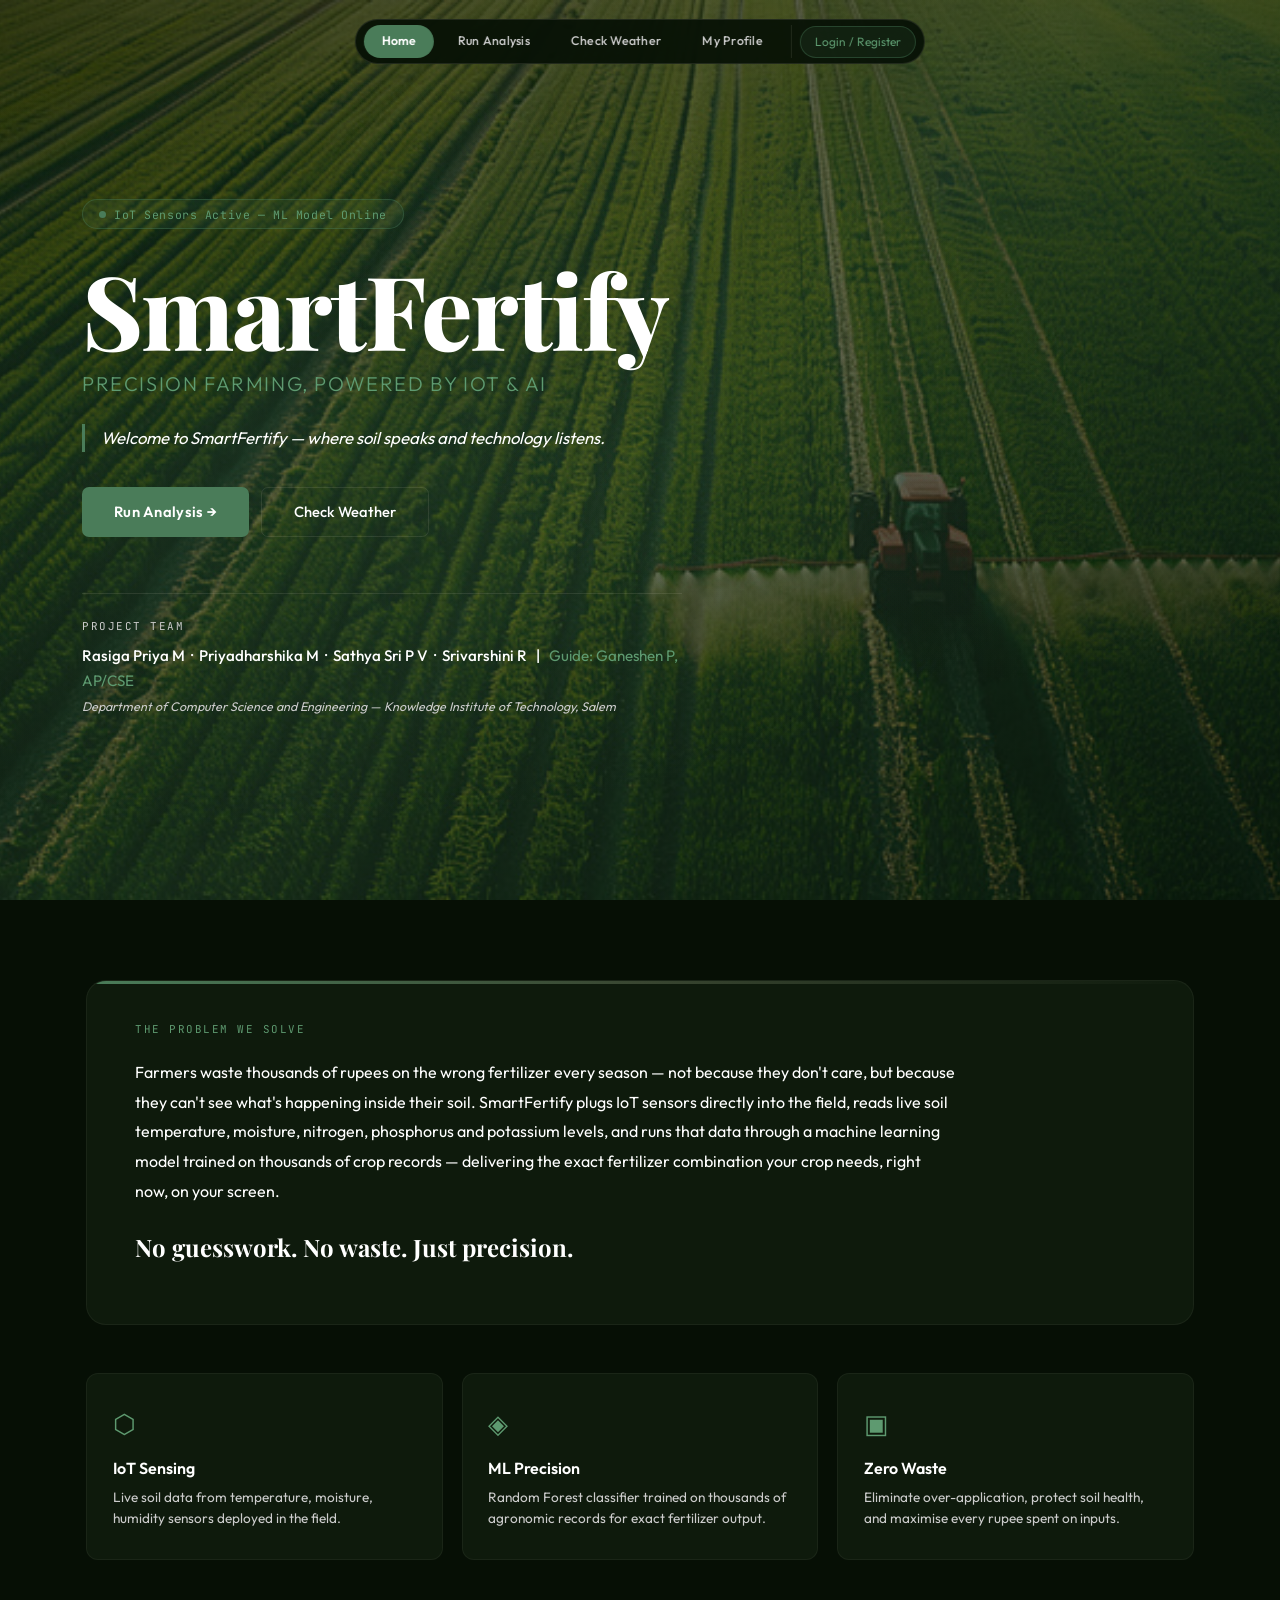
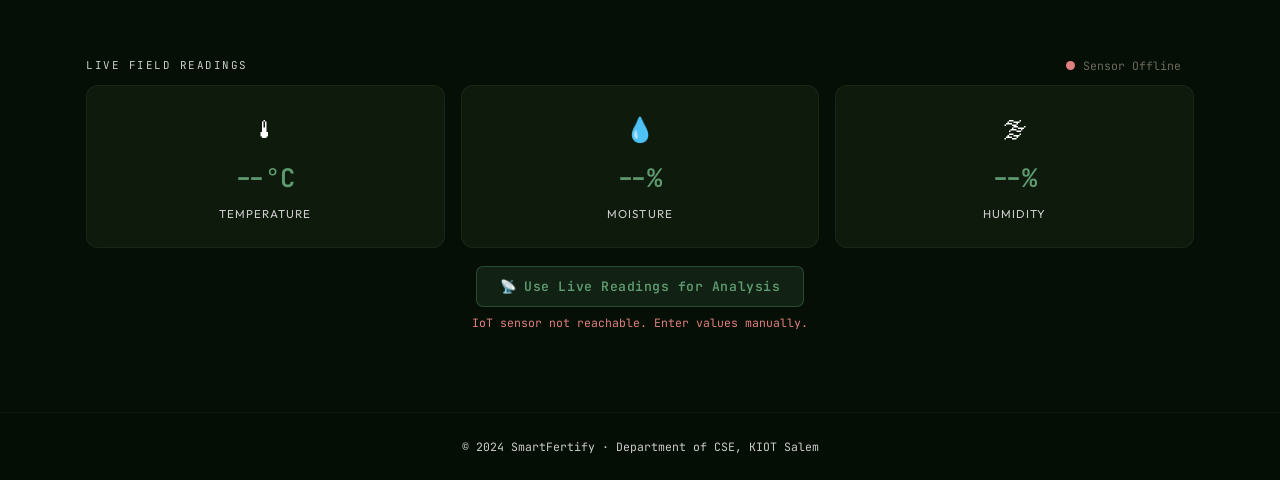
==== index.html @ a6e81a22 "commit" ====
<!DOCTYPE html>
<html lang="en">
<head>
    <meta charset="UTF-8">
    <meta name="viewport" content="width=device-width, initial-scale=1.0">
    <title>SmartFertify — Precision Farming</title>
    <link href="https://cdn.jsdelivr.net/npm/bootstrap@5.3.0/dist/css/bootstrap.min.css" rel="stylesheet">
    <link rel="stylesheet" href="styles.css">
    <script src="auth.js"></script>
</head>
<body>

    <!-- ── Floating Nav Buttons ────────────────────────────── -->
    <div class="float-nav">
        <button class="float-nav-btn active" data-target="home" onclick="showPage('home')">Home</button>
        <button class="float-nav-btn" data-target="analysis" onclick="showPage('analysis')">Run Analysis</button>
        <button class="float-nav-btn" data-target="weather" onclick="showPage('weather')">Check Weather</button>
        <button class="float-nav-btn" data-target="profile" onclick="showPage('profile')" id="profileNavBtn">My Profile</button>
        <div id="authNavArea" class="auth-nav-area"></div>
    </div>

    <!-- ══════════════════════════════════════════════════════
         PAGE 1 — HOME
    ══════════════════════════════════════════════════════ -->
    <div id="page-home" class="page active">

        <!-- Hero Section -->
        <section class="hero-section">
            <div class="hero-overlay"></div>
            <div class="hero-content container">
                <div class="hero-badge">
                    <span class="pulse-dot"></span>
                    IoT Sensors Active — ML Model Online
                </div>
                <h1 class="hero-title">SmartFertify</h1>
                <p class="hero-sub">Precision Farming, Powered by IoT &amp; AI</p>
                <p class="hero-welcome">
                    Welcome to SmartFertify — where soil speaks and technology listens.
                </p>
                <div class="hero-cta-group">
                    <button class="btn-hero-primary" onclick="showPage('analysis')">Run Analysis →</button>
                    <button class="btn-hero-secondary" onclick="showPage('weather')">Check Weather</button>
                </div>

                <!-- Team Block -->
                <div class="team-block">
                    <p class="team-label">Project Team</p>
                    <p class="team-names">Rasiga Priya M &nbsp;·&nbsp; Priyadharshika M &nbsp;·&nbsp; Sathya Sri P V &nbsp;·&nbsp; Srivarshini R &nbsp;&nbsp;|&nbsp;&nbsp; <span style="color:var(--accent-light);font-weight:400;">Guide: Ganeshen P, AP/CSE</span></p>
                    <p class="team-dept">Department of Computer Science and Engineering — Knowledge Institute of Technology, Salem</p>
                </div>
            </div>
        </section>

        <!-- Project Idea Section -->
        <section class="idea-section container">
            <div class="idea-card">
                <div class="idea-tag">The Problem We Solve</div>
                <p class="idea-text">
                    Farmers waste thousands of rupees on the wrong fertilizer every season — not because they don't care, but because they can't see what's happening inside their soil. SmartFertify plugs IoT sensors directly into the field, reads live soil temperature, moisture, nitrogen, phosphorus and potassium levels, and runs that data through a machine learning model trained on thousands of crop records — delivering the exact fertilizer combination your crop needs, right now, on your screen.
                </p>
                <p class="idea-punch">No guesswork. No waste. Just precision.</p>
            </div>

            <!-- Three value pillars -->
            <div class="pillar-row">
                <div class="pillar-card">
                    <div class="pillar-icon">⬡</div>
                    <h4>IoT Sensing</h4>
                    <p>Live soil data from temperature, moisture, humidity sensors deployed in the field.</p>
                </div>
                <div class="pillar-card">
                    <div class="pillar-icon">◈</div>
                    <h4>ML Precision</h4>
                    <p>Random Forest classifier trained on thousands of agronomic records for exact fertilizer output.</p>
                </div>
                <div class="pillar-card">
                    <div class="pillar-icon">▣</div>
                    <h4>Zero Waste</h4>
                    <p>Eliminate over-application, protect soil health, and maximise every rupee spent on inputs.</p>
                </div>
            </div>
        </section>

        <!-- ── Live Blynk Sensor Strip ──────────────────────────── -->
        <section class="sensor-strip container">
            <!-- Header row with status indicator -->
            <div style="display:flex;align-items:center;justify-content:space-between;flex-wrap:wrap;gap:0.5rem;margin-bottom:0.6rem;">
                <p class="sensor-strip-label" style="margin:0;">Live Field Readings</p>
                <div style="display:flex;align-items:center;gap:0.5rem;">
                    <span id="blynkStatusDot" style="display:inline-block;width:9px;height:9px;border-radius:50%;background:#555;transition:background 0.4s;"></span>
                    <span id="blynkStatusText" style="font-family:var(--font-mono,monospace);font-size:0.72rem;color:#6b6a5c;">Connecting…</span>
                    <span id="blynkLastFetchText" style="font-family:var(--font-mono,monospace);font-size:0.68rem;color:#4a4a42;margin-left:0.3rem;"></span>
                </div>
            </div>

            <!-- Sensor cards -->
            <div class="sensor-strip-row">
                <div class="sensor-strip-card">
                    <span class="sensor-strip-icon">🌡</span>
                    <div class="sensor-strip-val" id="homeTemp">--°C</div>
                    <div class="sensor-strip-name">Temperature</div>
                </div>
                <div class="sensor-strip-card">
                    <span class="sensor-strip-icon">💧</span>
                    <div class="sensor-strip-val" id="homeMoist">--%</div>
                    <div class="sensor-strip-name">Moisture</div>
                </div>
                <div class="sensor-strip-card">
                    <span class="sensor-strip-icon">🌫</span>
                    <div class="sensor-strip-val" id="homeHumid">--%</div>
                    <div class="sensor-strip-name">Humidity</div>
                </div>
            </div>

            <!-- Use Live Readings CTA -->
            <div style="text-align:center;margin-top:1.1rem;">
                <button
                    id="useLiveReadingsBtn"
                    onclick="useLiveReadingsForAnalysis()"
                    style="
                        display:inline-flex;align-items:center;gap:0.5rem;
                        background:rgba(74,124,89,0.18);
                        border:1px solid rgba(74,124,89,0.45);
                        color:#5e9a70;
                        padding:0.55rem 1.4rem;
                        border-radius:7px;
                        font-family:var(--font-mono,monospace);
                        font-size:0.82rem;
                        font-weight:600;
                        letter-spacing:0.04em;
                        cursor:pointer;
                        transition:all 0.2s;
                    "
                    onmouseover="this.style.background='rgba(74,124,89,0.30)'"
                    onmouseout="this.style.background='rgba(74,124,89,0.18)'"
                    disabled
                >
                    <span>📡</span> Use Live Readings for Analysis
                </button>
                <p id="useLiveHint" style="font-size:0.72rem;color:#4a4a42;font-family:var(--font-mono,monospace);margin-top:0.4rem;">
                    Waiting for sensor data…
                </p>
            </div>
        </section>

        <footer class="site-footer">
            <p>© 2024 SmartFertify · Department of CSE, KIOT Salem</p>
        </footer>
    </div>


    <!-- ══════════════════════════════════════════════════════
         PAGE 2 — ANALYSIS
    ══════════════════════════════════════════════════════ -->
    <div id="page-analysis" class="page">
        <div class="page-inner container">

            <div class="page-header">
                <button class="back-btn" onclick="showPage('home')">← Back</button>
                <h2 class="page-title">Run Analysis</h2>
                <p class="page-subtitle">Enter field parameters and get your precise fertilizer recommendation.</p>
            </div>

            <!-- Blynk Live Readings Banner (shown when connected) -->
            <div id="analysisBlynkBanner" style="display:none;margin-bottom:1.2rem;padding:0.9rem 1.2rem;background:rgba(74,124,89,0.10);border:1px solid rgba(74,124,89,0.30);border-radius:8px;">
                <div style="display:flex;align-items:center;justify-content:space-between;flex-wrap:wrap;gap:0.6rem;">
                    <div style="display:flex;align-items:center;gap:0.6rem;">
                        <span id="analysisBannerDot" style="width:9px;height:9px;border-radius:50%;background:#4a7c59;display:inline-block;"></span>
                        <span style="color:#5e9a70;font-family:var(--font-mono,monospace);font-size:0.8rem;font-weight:600;">Blynk IoT Connected</span>
                        <span id="analysisBannerTime" style="color:#4a4a42;font-size:0.72rem;font-family:var(--font-mono,monospace);"></span>
                    </div>
                    <button type="button" onclick="refreshAndFillFromBlynk()"
                        style="background:rgba(74,124,89,0.20);border:1px solid rgba(74,124,89,0.40);color:#5e9a70;padding:0.35rem 0.9rem;border-radius:5px;font-size:0.78rem;font-family:var(--font-mono,monospace);cursor:pointer;">
                        ⟳ Refresh &amp; Fill
                    </button>
                </div>
                <!-- Mini sensor pills -->
                <div style="margin-top:0.7rem;display:flex;gap:0.5rem;flex-wrap:wrap;" id="analysisSensorPills">
                    <span class="profile-pill">🌡 Temp: <span id="bannerTemp">--</span>°C</span>
                    <span class="profile-pill">💧 Moisture: <span id="bannerMoist">--</span>%</span>
                    <span class="profile-pill">🌫 Humidity: <span id="bannerHumid">--</span>%</span>
                </div>
            </div>

            <!-- Blynk Error Banner -->
            <div id="analysisBlynkError" style="display:none;margin-bottom:1rem;padding:0.7rem 1rem;background:rgba(224,128,128,0.10);border:1px solid rgba(224,128,128,0.25);border-radius:7px;color:#e08080;font-size:0.8rem;font-family:var(--font-mono,monospace);">
                ⚠ IoT sensor offline. Enter values manually below.
            </div>

            <!-- Calculator Card -->
            <div class="sf-card">
                <div class="sf-card-header">Input Parameters</div>
                <div class="sf-card-body">
                    <form id="fertilizerForm">
                        <div class="row">
                            <div class="col-md-6 mb-3">
                                <label class="sf-label">Crop Type</label>
                                <select class="sf-select" id="cropType" required>
                                    <option value="">Select Crop</option>
                                    <option value="wheat">Wheat</option>
                                    <option value="rice">Rice</option>
                                    <option value="corn">Corn</option>
                                    <option value="soybean">Soybean</option>
                                </select>
                            </div>
                            <div class="col-md-6 mb-3">
                                <label class="sf-label">Soil Type</label>
                                <select class="sf-select" id="soilType" required>
                                    <option value="">Select Soil Type</option>
                                    <option value="clay">Clay</option>
                                    <option value="sandy">Sandy</option>
                                    <option value="loamy">Loamy</option>
                                </select>
                            </div>
                        </div>
                        <div class="row">
                            <div class="col-md-6 mb-3">
                                <label class="sf-label">Area (acres)</label>
                                <input type="number" class="sf-input" id="area" placeholder="e.g. 5" required>
                            </div>
                            <div class="col-md-6 mb-3">
                                <label class="sf-label">Budget (₹)</label>
                                <input type="number" class="sf-input" id="budget" placeholder="e.g. 50000" required>
                                <div class="sf-hint">Total budget in Indian rupees</div>
                            </div>
                        </div>
                        <div class="row">
                            <div class="col-md-4 mb-3">
                                <label class="sf-label">
                                    Temperature (°C)
                                    <span id="tempIotBadge" style="display:none;font-size:0.65rem;background:rgba(74,124,89,0.2);color:#5e9a70;padding:1px 6px;border-radius:4px;margin-left:4px;font-family:var(--font-mono,monospace);">IoT</span>
                                </label>
                                <input type="number" class="sf-input" id="temperature" placeholder="e.g. 25" required>
                            </div>
                            <div class="col-md-4 mb-3">
                                <label class="sf-label">
                                    Soil Moisture (%)
                                    <span id="moistIotBadge" style="display:none;font-size:0.65rem;background:rgba(74,124,89,0.2);color:#5e9a70;padding:1px 6px;border-radius:4px;margin-left:4px;font-family:var(--font-mono,monospace);">IoT</span>
                                </label>
                                <input type="number" class="sf-input" id="soilMoisture" placeholder="e.g. 65" min="0" max="100" required>
                                <div class="sf-hint">Enter value between 0–100</div>
                            </div>
                            <div class="col-md-4 mb-3">
                                <label class="sf-label">
                                    Soil Humidity (%)
                                    <span id="humidIotBadge" style="display:none;font-size:0.65rem;background:rgba(74,124,89,0.2);color:#5e9a70;padding:1px 6px;border-radius:4px;margin-left:4px;font-family:var(--font-mono,monospace);">IoT</span>
                                </label>
                                <input type="number" class="sf-input" id="soilHumidity" placeholder="e.g. 72" min="0" max="100" required>
                                <div class="sf-hint">Air humidity over soil (0–100)</div>
                            </div>
                        </div>
                        <button type="submit" class="sf-submit-btn mt-2">Run Analysis →</button>
                    </form>
                </div>
            </div>

            <!-- Results Section -->
            <div id="results" class="mt-4" style="display:none;">

                <!-- Card 1: Agronomic Need -->
                <div class="sf-card mb-3">
                    <div class="sf-card-header">
                        🌱 Agronomic Requirement
                        <span class="sf-card-header-sub">What your soil actually needs</span>
                    </div>
                    <div class="sf-card-body">
                        <div id="agronomicResults"></div>
                    </div>
                </div>

                <!-- Card 2: Budget Plan -->
                <div class="sf-card" id="budgetCard" style="display:none;">
                    <div class="sf-card-header">
                        💰 Budget Plan
                        <span class="sf-card-header-sub">What you can buy with your ₹ budget</span>
                    </div>
                    <div class="sf-card-body">
                        <div id="budgetResults"></div>
                    </div>
                </div>

            </div>

        </div>

        <footer class="site-footer">
            <p>© 2024 SmartFertify · Department of CSE, KIOT Salem</p>
        </footer>
    </div>


    <!-- ══════════════════════════════════════════════════════
         PAGE 3 — WEATHER
    ══════════════════════════════════════════════════════ -->
    <div id="page-weather" class="page">
        <div class="page-inner container">

            <div class="page-header">
                <button class="back-btn" onclick="showPage('home')">← Back</button>
                <h2 class="page-title">Check Weather</h2>
                <p class="page-subtitle">Select your location to get current weather and a 5-day forecast.</p>
            </div>

            <div class="sf-card">
                <div class="sf-card-header">Location</div>
                <div class="sf-card-body">
                    <div class="row">
                        <div class="col-md-4 mb-3">
                            <label class="sf-label">Country</label>
                            <select class="sf-select" id="countrySelect">
                                <option value="">Select a country</option>
                            </select>
                        </div>
                        <div class="col-md-4 mb-3">
                            <label class="sf-label">State / Province</label>
                            <select class="sf-select" id="stateSelect" disabled>
                                <option value="">First select a country</option>
                            </select>
                        </div>
                        <div class="col-md-4 mb-3">
                            <label class="sf-label">City</label>
                            <select class="sf-select" id="citySelect" disabled>
                                <option value="">First select a state</option>
                            </select>
                        </div>
                    </div>
                    <button class="sf-submit-btn" id="searchWeather">Get Weather →</button>
                </div>
            </div>

            <div class="row mt-2" id="weatherForecast"></div>

        </div>

        <footer class="site-footer">
            <p>© 2024 SmartFertify · Department of CSE, KIOT Salem</p>
        </footer>
    </div>


    <!-- ══════════════════════════════════════════════════════
         PAGE 4 — PROFILE
    ══════════════════════════════════════════════════════ -->
    <div id="page-profile" class="page">
        <div class="page-inner container">

            <div class="page-header">
                <button class="back-btn" onclick="showPage('home')">← Back</button>
                <h2 class="page-title">My Profile</h2>
                <p class="page-subtitle">Your account details and analysis history.</p>
            </div>

            <!-- Not logged in state -->
            <div id="profileLoginPrompt" style="display:none;">
                <div class="sf-card">
                    <div class="sf-card-body" style="text-align:center;padding:3rem 1rem;">
                        <div style="font-size:3rem;margin-bottom:1rem;">🌱</div>
                        <p style="color:var(--linen);font-size:1.1rem;font-weight:600;margin-bottom:0.5rem;">You are not logged in</p>
                        <p style="color:var(--text-muted);font-size:0.88rem;margin-bottom:1.5rem;">Login or register to save your analysis history and access your profile.</p>
                        <a href="auth.html" class="sf-submit-btn" style="text-decoration:none;display:inline-block;">Login / Register →</a>
                    </div>
                </div>
            </div>

            <!-- Logged in state -->
            <div id="profileContent" style="display:none;">

                <!-- Profile Header Card -->
                <div class="sf-card mb-3" style="background:linear-gradient(135deg,rgba(74,124,89,0.12) 0%,rgba(57,70,49,0.08) 100%);border-color:rgba(74,124,89,0.25);">
                    <div class="sf-card-body">
                        <div class="profile-header-row">
                            <div class="profile-avatar-lg" id="profileAvatar">👤</div>
                            <div class="profile-info">
                                <div class="profile-name" id="profileName">—</div>
                                <div class="profile-email" id="profileEmail">—</div>
                                <div class="profile-joined" id="profileJoined"></div>
                            </div>
                            <button class="profile-logout-btn" onclick="doProfileLogout()">Logout</button>
                        </div>
                    </div>
                </div>

                <!-- Stats Row -->
                <div class="profile-stat-row">
                    <div class="profile-stat-card">
                        <div class="profile-stat-val" id="statTotal">—</div>
                        <div class="profile-stat-label">Total Analyses</div>
                    </div>
                    <div class="profile-stat-card">
                        <div class="profile-stat-val" id="statCrop">—</div>
                        <div class="profile-stat-label">Most Analysed Crop</div>
                    </div>
                    <div class="profile-stat-card">
                        <div class="profile-stat-val" id="statFert">—</div>
                        <div class="profile-stat-label">Top Recommendation</div>
                    </div>
                </div>

                <!-- History Section -->
                <div class="profile-section-title">Analysis History</div>
                <div id="profileHistoryContainer">
                    <div class="profile-loading">
                        <div class="profile-spinner"></div>
                        <div>Loading your analysis history…</div>
                    </div>
                </div>

            </div>

        </div>

        <footer class="site-footer">
            <p>© 2024 SmartFertify · Department of CSE, KIOT Salem</p>
        </footer>
    </div>

    <script src="https://cdn.jsdelivr.net/npm/bootstrap@5.3.0/dist/js/bootstrap.bundle.min.js"></script>
    <script src="dashboard.js"></script>
    <script src="script.js"></script>

    <script>

    // ════════════════════════════════════════════════════════
    // BLYNK IoT INTEGRATION
    // ════════════════════════════════════════════════════════
    let _blynkLatest = null;          // last successful fetch payload
    let _blynkPendingFill = false;    // flag: user clicked "Use Live Readings"

    /**
     * Fetches live sensor data from the backend Blynk proxy.
     * Updates the home strip, analysis banner, and (if pending) fills the form.
     */
    async function fetchBlynkSensors(silent) {
        try {
            const resp = await fetch('/api/blynk-readings');
            const data = await resp.json();

            if (!resp.ok || !data.connected) {
                _setBlynkOffline(data.temperature_error || data.moisture_error || data.humidity_error || 'Sensor offline');
                return false;
            }

            _blynkLatest = data;
            _setBlynkOnline(data);

            // If user had clicked "Use Live Readings" before data arrived, fill now
            if (_blynkPendingFill) {
                _blynkPendingFill = false;
                _fillAnalysisForm(data);
            }

            return true;
        } catch (e) {
            _setBlynkOffline('Network error');
            return false;
        }
    }

    /** Updates home strip + status indicators with live data */
    function _setBlynkOnline(data) {
        // Status dot + text
        const dot  = document.getElementById('blynkStatusDot');
        const txt  = document.getElementById('blynkStatusText');
        const last = document.getElementById('blynkLastFetchText');
        if (dot)  { dot.style.background = '#4a7c59'; dot.style.boxShadow = '0 0 6px #4a7c5988'; }
        if (txt)  txt.textContent = 'Blynk Connected';
        if (last) last.textContent = '· ' + new Date().toLocaleTimeString('en-IN', {hour:'2-digit',minute:'2-digit',second:'2-digit'});

        // Home sensor strip values
        const tempEl  = document.getElementById('homeTemp');
        const moistEl = document.getElementById('homeMoist');
        const humidEl = document.getElementById('homeHumid');
        if (tempEl)  tempEl.textContent  = (data.temperature != null ? data.temperature.toFixed(1) : '--') + '°C';
        if (moistEl) moistEl.textContent = (data.moisture    != null ? data.moisture.toFixed(1)    : '--') + '%';
        if (humidEl) humidEl.textContent = (data.humidity    != null ? data.humidity.toFixed(1)    : '--') + '%';

        // Enable "Use Live Readings" button
        const liveBtn  = document.getElementById('useLiveReadingsBtn');
        const liveHint = document.getElementById('useLiveHint');
        if (liveBtn)  liveBtn.disabled = false;
        if (liveHint) liveHint.textContent = 'Sensor data is live. Click to auto-fill the analysis form.';

        // Analysis page banner
        const banner = document.getElementById('analysisBlynkBanner');
        const errBanner = document.getElementById('analysisBlynkError');
        if (banner) banner.style.display = 'block';
        if (errBanner) errBanner.style.display = 'none';

        const bannerDot  = document.getElementById('analysisBannerDot');
        const bannerTime = document.getElementById('analysisBannerTime');
        if (bannerDot)  bannerDot.style.background = '#4a7c59';
        if (bannerTime) bannerTime.textContent = '· ' + new Date().toLocaleTimeString('en-IN', {hour:'2-digit',minute:'2-digit',second:'2-digit'});

        const bTemp  = document.getElementById('bannerTemp');
        const bMoist = document.getElementById('bannerMoist');
        const bHumid = document.getElementById('bannerHumid');
        if (bTemp)  bTemp.textContent  = data.temperature != null ? data.temperature.toFixed(1) : '--';
        if (bMoist) bMoist.textContent = data.moisture    != null ? data.moisture.toFixed(1)    : '--';
        if (bHumid) bHumid.textContent = data.humidity    != null ? data.humidity.toFixed(1)    : '--';
    }

    /** Shows offline state across all Blynk UI */
    function _setBlynkOffline(reason) {
        const dot  = document.getElementById('blynkStatusDot');
        const txt  = document.getElementById('blynkStatusText');
        const last = document.getElementById('blynkLastFetchText');
        if (dot)  { dot.style.background = '#e08080'; dot.style.boxShadow = 'none'; }
        if (txt)  txt.textContent = 'Sensor Offline';
        if (last) last.textContent = '';

        const liveBtn  = document.getElementById('useLiveReadingsBtn');
        const liveHint = document.getElementById('useLiveHint');
        if (liveBtn)  liveBtn.disabled = true;
        if (liveHint) { liveHint.textContent = 'IoT sensor not reachable. Enter values manually.'; liveHint.style.color = '#e08080'; }

        const banner    = document.getElementById('analysisBlynkBanner');
        const errBanner = document.getElementById('analysisBlynkError');
        if (banner)    banner.style.display = 'none';
        if (errBanner) errBanner.style.display = 'block';
    }

    /**
     * Fills the three sensor inputs on the Analysis page with IoT data.
     * Shows "IoT" badge next to each filled label.
     */
    function _fillAnalysisForm(data) {
        const tempEl  = document.getElementById('temperature');
        const moistEl = document.getElementById('soilMoisture');
        const humidEl = document.getElementById('soilHumidity');

        if (tempEl  && data.temperature != null) { tempEl.value  = data.temperature.toFixed(1); _flashInput(tempEl); _showIotBadge('tempIotBadge'); }
        if (moistEl && data.moisture    != null) { moistEl.value = data.moisture.toFixed(1);    _flashInput(moistEl); _showIotBadge('moistIotBadge'); }
        if (humidEl && data.humidity    != null) { humidEl.value = data.humidity.toFixed(1);    _flashInput(humidEl); _showIotBadge('humidIotBadge'); }
    }

    function _flashInput(el) {
        el.style.transition = 'border-color 0.3s, box-shadow 0.3s';
        el.style.borderColor = 'rgba(74,124,89,0.8)';
        el.style.boxShadow   = '0 0 0 3px rgba(74,124,89,0.15)';
        setTimeout(() => { el.style.borderColor = ''; el.style.boxShadow = ''; }, 1800);
    }

    function _showIotBadge(id) {
        const b = document.getElementById(id);
        if (b) b.style.display = 'inline';
    }

    /**
     * Called by "Use Live Readings for Analysis" button on home page.
     * If data is ready → navigate + fill. Otherwise → navigate + set pending flag.
     */
    function useLiveReadingsForAnalysis() {
        showPage('analysis');
        if (_blynkLatest && _blynkLatest.connected) {
            _fillAnalysisForm(_blynkLatest);
        } else {
            _blynkPendingFill = true;
            fetchBlynkSensors(false);
        }
    }

    /**
     * "Refresh & Fill" button on the analysis page banner.
     */
    async function refreshAndFillFromBlynk() {
        const btn = document.querySelector('#analysisBlynkBanner button');
        if (btn) { btn.textContent = '⟳ Fetching…'; btn.disabled = true; }
        const ok = await fetchBlynkSensors(false);
        if (ok && _blynkLatest) _fillAnalysisForm(_blynkLatest);
        if (btn) { btn.textContent = '⟳ Refresh & Fill'; btn.disabled = false; }
    }

    // ════════════════════════════════════════════════════════
    // PAGE ROUTING
    // ════════════════════════════════════════════════════════
    function showPage(id) {
        document.querySelectorAll('.page').forEach(p => p.classList.remove('active'));
        document.querySelectorAll('.float-nav-btn').forEach(b => b.classList.remove('active'));
        document.getElementById('page-' + id).classList.add('active');
        const btn = document.querySelector(`.float-nav-btn[data-target="${id}"]`);
        if (btn) btn.classList.add('active');
        window.scrollTo(0, 0);
        if (id === 'profile')  loadProfilePage();
        if (id === 'analysis') _syncAnalysisBanner();
    }

    /** Keep analysis banner in sync when navigating to that page */
    function _syncAnalysisBanner() {
        if (_blynkLatest && _blynkLatest.connected) {
            _setBlynkOnline(_blynkLatest);
        } else {
            fetchBlynkSensors(true);
        }
    }

    // ════════════════════════════════════════════════════════
    // PROFILE PAGE
    // ════════════════════════════════════════════════════════
    async function loadProfilePage() {
        const loggedIn = typeof isLoggedIn === 'function' && isLoggedIn();
        document.getElementById('profileLoginPrompt').style.display = loggedIn ? 'none'  : 'block';
        document.getElementById('profileContent').style.display     = loggedIn ? 'block' : 'none';
        if (!loggedIn) return;

        const uname = (typeof getUsername === 'function' && getUsername()) || '—';
        const email  = (typeof getEmail    === 'function' && getEmail())    || '—';
        document.getElementById('profileName').textContent  = uname;
        document.getElementById('profileEmail').textContent = email;
        document.getElementById('profileAvatar').textContent = uname.charAt(0).toUpperCase();

        try {
            const tok  = typeof getToken === 'function' ? getToken() : null;
            const resp = await fetch('/api/auth/me', { headers: tok ? { 'Authorization': 'Bearer ' + tok } : {} });
            if (resp.ok) {
                const data = await resp.json();
                if (data.created_at) {
                    const d = new Date(data.created_at);
                    document.getElementById('profileJoined').textContent =
                        'Member since ' + d.toLocaleDateString('en-IN', { month: 'long', year: 'numeric' });
                }
            }
        } catch(_) {}

        const container = document.getElementById('profileHistoryContainer');
        container.innerHTML = '<div class="profile-loading"><div class="profile-spinner"></div><div>Loading…</div></div>';
        const items = typeof fetchHistory === 'function' ? await fetchHistory() : [];
        renderProfileHistory(items, container);
    }

    // ── bag/cost computation ─────────────────────────────────
    function _computeAgroBags(nKg, pKg, kKg) {
        const N_PER_UREA = 50 * 0.46;
        const P_PER_DAP  = 50 * 0.18;
        const K_PER_MOP  = 50 * 0.60;
        const ureaBags = nKg / N_PER_UREA;
        const dapBags  = pKg / P_PER_DAP;
        const mopBags  = kKg / K_PER_MOP;
        const ureaCost = ureaBags * 266;
        const dapCost  = dapBags  * 1350;
        const mopCost  = mopBags  * 1700;
        return { ureaBags, dapBags, mopBags, ureaCost, dapCost, mopCost,
                 total: ureaCost + dapCost + mopCost };
    }

    function _computeBudgetBags(nKg, pKg, kKg, budget) {
        let rem = budget;
        const N_PER_UREA = 50 * 0.46, UREA_P = 266;
        const P_PER_DAP  = 50 * 0.18, DAP_P  = 1350;
        const K_PER_MOP  = 50 * 0.60, MOP_P  = 1700;
        const needU = nKg / N_PER_UREA, needD = pKg / P_PER_DAP, needM = kKg / K_PER_MOP;
        let u, uc; if (needU*UREA_P<=rem){u=needU;uc=u*UREA_P;rem-=uc;}else{u=rem/UREA_P;uc=u*UREA_P;rem=0;}
        let d, dc; if (needD*DAP_P <=rem){d=needD;dc=d*DAP_P; rem-=dc;}else{d=rem/DAP_P; dc=d*DAP_P; rem=0;}
        let m, mc; if (needM*MOP_P <=rem){m=needM;mc=m*MOP_P; rem-=mc;}else{m=rem/MOP_P; mc=m*MOP_P; rem=0;}
        const totalNeed   = nKg + pKg + kKg;
        const totalActual = u*N_PER_UREA + d*P_PER_DAP + m*K_PER_MOP;
        const coverage    = totalNeed > 0 ? (totalActual / totalNeed * 100) : 100;
        return { ureaBags:u, dapBags:d, mopBags:m, ureaCost:uc, dapCost:dc, mopCost:mc,
                 totalCost:uc+dc+mc, remaining:rem, coverage };
    }

    function renderProfileHistory(items, container) {
        if (!items || items.length === 0) {
            container.innerHTML = `
                <div class="profile-empty">
                    <div style="font-size:2.5rem;margin-bottom:0.8rem;">🌱</div>
                    <p>No analysis history yet.</p>
                    <p>Run your first analysis to see results here.</p>
                    <button class="sf-submit-btn mt-3" onclick="showPage('analysis')" style="font-size:0.85rem;">Run Analysis →</button>
                </div>`;
            return;
        }

        const cropCounts = {}, fertCounts = {};
        items.forEach(item => {
            const c = item.inputs?.crop || 'unknown';
            const f = item.results?.fertilizer_recommended || 'unknown';
            cropCounts[c] = (cropCounts[c] || 0) + 1;
            fertCounts[f] = (fertCounts[f] || 0) + 1;
        });
        const topCrop = Object.entries(cropCounts).sort((a,b) => b[1]-a[1])[0]?.[0] || '—';
        const topFert = Object.entries(fertCounts).sort((a,b) => b[1]-a[1])[0]?.[0] || '—';
        document.getElementById('statTotal').textContent = items.length;
        document.getElementById('statCrop').textContent  = topCrop.charAt(0).toUpperCase() + topCrop.slice(1);
        document.getElementById('statFert').textContent  = topFert.length > 14 ? topFert.split(' ').slice(0,2).join(' ') : topFert;

        const fmtDate = iso => {
            try {
                const d = new Date(iso);
                return d.toLocaleDateString('en-IN',{day:'2-digit',month:'short',year:'numeric'})
                    + ' ' + d.toLocaleTimeString('en-IN',{hour:'2-digit',minute:'2-digit'});
            } catch { return iso || '—'; }
        };
        const fmt2   = v => (v != null && !isNaN(v)) ? Number(v).toFixed(2) : '—';
        const fmtINR = v => (v != null && !isNaN(v)) ? '₹' + Number(v).toLocaleString('en-IN',{maximumFractionDigits:0}) : '—';

        container.innerHTML = items.map(item => {
            const inp = item.inputs  || {};
            const res = item.results || {};
            const nKg = Number(res.nitrogen_kg   || 0);
            const pKg = Number(res.phosphorus_kg || 0);
            const kKg = Number(res.potassium_kg  || 0);
            const ag  = _computeAgroBags(nKg, pKg, kKg);
            const conf = res.confidence ? (res.confidence * 100).toFixed(0) + '%' : '—';
            const budgetVal = Number(inp.budget_inr || 0);
            const hasBudget = budgetVal > 0;
            const bp = hasBudget ? _computeBudgetBags(nKg, pKg, kKg, budgetVal) : null;
            const barColor = bp ? (bp.coverage >= 99 ? '#4a7c59' : bp.coverage >= 70 ? '#cca878' : '#e08080') : '';
            const moistureDisplay = inp.soil_moisture_pct != null
                ? inp.soil_moisture_pct + '%'
                : (inp.water_level ? inp.water_level.charAt(0).toUpperCase()+inp.water_level.slice(1) : '—');
            const humidityDisplay = inp.soil_humidity_pct != null
                ? inp.soil_humidity_pct + '%'
                : (inp.soil_condition ? inp.soil_condition.charAt(0).toUpperCase()+inp.soil_condition.slice(1) : '—');

            return `
            <div class="profile-history-item" id="hitem-${item._id}">
                <div class="profile-history-top">
                    <div class="profile-history-fert">🌿 ${res.fertilizer_recommended || '—'}</div>
                    <div class="profile-history-date">${fmtDate(item.created_at)}</div>
                </div>
                <div class="profile-history-pills">
                    <span class="profile-pill">Crop: <span>${(inp.crop||'—').charAt(0).toUpperCase()+(inp.crop||'').slice(1)}</span></span>
                    <span class="profile-pill">Soil: <span>${(inp.soil_type||'—').charAt(0).toUpperCase()+(inp.soil_type||'').slice(1)}</span></span>
                    <span class="profile-pill">Area: <span>${inp.area_acres || '—'} acres</span></span>
                    <span class="profile-pill">Temp: <span>${inp.temperature_c || '—'}°C</span></span>
                    <span class="profile-pill">Moisture: <span>${moistureDisplay}</span></span>
                    <span class="profile-pill">Humidity: <span>${humidityDisplay}</span></span>
                    <span class="profile-pill">Confidence: <span>${conf}</span></span>
                    ${hasBudget ? `<span class="profile-pill">Budget: <span>₹${budgetVal.toLocaleString('en-IN')}</span></span>` : ''}
                </div>
                <div class="profile-npk-row">
                    <div class="profile-npk-mini"><div class="profile-npk-label">Nitrogen</div><div class="profile-npk-val">${nKg.toFixed(1)}</div><div class="profile-npk-unit">kg N</div></div>
                    <div class="profile-npk-mini"><div class="profile-npk-label">Phosphorus</div><div class="profile-npk-val">${pKg.toFixed(1)}</div><div class="profile-npk-unit">kg P</div></div>
                    <div class="profile-npk-mini"><div class="profile-npk-label">Potassium</div><div class="profile-npk-val">${kKg.toFixed(1)}</div><div class="profile-npk-unit">kg K</div></div>
                </div>
                <div class="profile-section-label">Agronomic requirement</div>
                <div class="profile-bag-row">
                    <span class="profile-bag-pill">🟡 Urea: <strong>${fmt2(ag.ureaBags)} bags</strong></span>
                    <span class="profile-bag-pill">🟤 DAP: <strong>${fmt2(ag.dapBags)} bags</strong></span>
                    <span class="profile-bag-pill">🔴 MOP: <strong>${fmt2(ag.mopBags)} bags</strong></span>
                    <span class="profile-bag-pill">Total cost: <strong>${fmtINR(ag.total)}</strong></span>
                </div>
                ${hasBudget && bp ? `
                <div class="profile-section-label" style="margin-top:0.75rem;">Budget plan · ₹${budgetVal.toLocaleString('en-IN')}</div>
                <div class="profile-bag-row">
                    <span class="profile-bag-pill">🟡 Urea: <strong>${fmt2(bp.ureaBags)} bags</strong></span>
                    <span class="profile-bag-pill">🟤 DAP: <strong>${fmt2(bp.dapBags)} bags</strong></span>
                    <span class="profile-bag-pill">🔴 MOP: <strong>${fmt2(bp.mopBags)} bags</strong></span>
                    <span class="profile-bag-pill">Spent: <strong>${fmtINR(bp.totalCost)}</strong></span>
                    <span class="profile-bag-pill">Balance: <strong>${fmtINR(bp.remaining)}</strong></span>
                </div>
                <div class="profile-coverage-bar-wrap" style="margin-top:0.5rem;">
                    <div class="profile-coverage-bar" style="width:${Math.min(bp.coverage,100).toFixed(1)}%;background:${barColor};"></div>
                </div>
                <div style="font-size:0.72rem;color:${barColor};margin-top:0.25rem;font-family:var(--font-mono);">
                    Coverage: ${bp.coverage.toFixed(1)}% of agronomic need
                </div>` : ''}
                <div style="margin-top:1rem;display:flex;justify-content:flex-end;">
                    <button class="profile-delete-btn" onclick="handleProfileDelete('${item._id}')">✕ Delete record</button>
                </div>
            </div>`;
        }).join('');
    }

    async function handleProfileDelete(id) {
        if (!confirm('Delete this analysis record?')) return;
        const ok = typeof deleteHistoryItem === 'function' ? await deleteHistoryItem(id) : false;
        if (ok) {
            const el = document.getElementById('hitem-' + id);
            if (el) el.remove();
            const remaining = document.querySelectorAll('.profile-history-item').length;
            document.getElementById('statTotal').textContent = remaining;
            if (remaining === 0) renderProfileHistory([], document.getElementById('profileHistoryContainer'));
        } else {
            alert('Could not delete. Please try again.');
        }
    }

    function doProfileLogout() {
        if (typeof logoutUser === 'function') logoutUser();
        window.location.href = 'auth.html';
    }

    // ── Nav Auth Area ────────────────────────────────────────
    function updateNavAuth() {
        const area = document.getElementById('authNavArea');
        if (!area) return;
        const loggedIn = typeof isLoggedIn === 'function' && isLoggedIn();
        const profileBtn = document.getElementById('profileNavBtn');
        if (loggedIn) {
            const uname = (typeof getUsername === 'function' && getUsername()) || 'User';
            area.innerHTML = `
                <span class="nav-user-chip">◈ ${uname.charAt(0).toUpperCase() + uname.slice(1)}</span>
                <button class="nav-login-btn nav-logout-btn" onclick="doProfileLogout()">Logout</button>
            `;
            if (profileBtn) profileBtn.style.display = '';
        } else {
            area.innerHTML = `<a class="nav-login-btn" href="auth.html">Login / Register</a>`;
            if (profileBtn) profileBtn.style.display = '';
        }
    }

    // ════════════════════════════════════════════════════════
    // FERTILIZER FORM SUBMIT
    // ════════════════════════════════════════════════════════
    function setupFertilizerForm() {
        const form = document.getElementById('fertilizerForm');
        if (!form) return;
        form.addEventListener('submit', async function(e) {
            e.preventDefault();
            const btn = form.querySelector('.sf-submit-btn');
            btn.textContent = '⟳ Analysing…';
            btn.disabled = true;

            const soilMoisturePct = parseFloat(document.getElementById('soilMoisture').value);
            const soilHumidityPct = parseFloat(document.getElementById('soilHumidity').value);

            let waterLevel;
            if (soilMoisturePct < 40)      waterLevel = 'low';
            else if (soilMoisturePct < 75)  waterLevel = 'medium';
            else                             waterLevel = 'high';

            let soilCondition;
            if (soilHumidityPct < 30)       soilCondition = 'poor';
            else if (soilHumidityPct < 55)  soilCondition = 'fair';
            else if (soilHumidityPct < 80)  soilCondition = 'good';
            else                             soilCondition = 'excellent';

            const budgetVal = parseFloat(document.getElementById('budget').value) || 0;
            const payload = {
                crop:           document.getElementById('cropType').value,
                soil_type:      document.getElementById('soilType').value,
                area_acres:     parseFloat(document.getElementById('area').value),
                temperature_c:  parseFloat(document.getElementById('temperature').value),
                water_level:    waterLevel,
                soil_condition: soilCondition,
                budget_inr:     budgetVal
            };

            try {
                const authHeaders = { 'Content-Type': 'application/json' };
                const tok = getToken ? getToken() : null;
                if (tok) authHeaders['Authorization'] = `Bearer ${tok}`;
                const resp = await fetch('/api/predict-npk', {
                    method: 'POST',
                    headers: authHeaders,
                    body: JSON.stringify(payload)
                });
                const data = await resp.json();
                btn.textContent = 'Run Analysis →';
                btn.disabled = false;
                if (!resp.ok) {
                    renderError(data);
                } else {
                    renderResults(data, soilMoisturePct, soilHumidityPct, budgetVal);
                }
            } catch(err) {
                btn.textContent = 'Run Analysis →';
                btn.disabled = false;
                renderError({ detail: 'Connection error: ' + err.message });
            }
        });
    }

    // ── Client-side budget calculator ────────────────────────
    function computeBudgetPlan(nNeed, pNeed, kNeed, budget) {
        let remaining = budget;
        const N_PER_UREA_BAG = 50 * 0.46, UREA_PRICE = 266;
        const P_PER_DAP_BAG  = 50 * 0.18, DAP_PRICE  = 1350;
        const K_PER_MOP_BAG  = 50 * 0.60, MOP_PRICE  = 1700;
        let ureaBags, ureaCost, dapBags, dapCost, mopBags, mopCost;
        const bagsU = nNeed / N_PER_UREA_BAG;
        if (bagsU * UREA_PRICE <= remaining) { ureaBags = bagsU; ureaCost = bagsU * UREA_PRICE; remaining -= ureaCost; }
        else { ureaBags = remaining / UREA_PRICE; ureaCost = ureaBags * UREA_PRICE; remaining = 0; }
        const bagsD = pNeed / P_PER_DAP_BAG;
        if (bagsD * DAP_PRICE <= remaining)  { dapBags = bagsD; dapCost = bagsD * DAP_PRICE; remaining -= dapCost; }
        else { dapBags = remaining / DAP_PRICE; dapCost = dapBags * DAP_PRICE; remaining = 0; }
        const bagsM = kNeed / K_PER_MOP_BAG;
        if (bagsM * MOP_PRICE <= remaining)  { mopBags = bagsM; mopCost = bagsM * MOP_PRICE; remaining -= mopCost; }
        else { mopBags = remaining / MOP_PRICE; mopCost = mopBags * MOP_PRICE; remaining = 0; }
        const totalNeed   = nNeed + pNeed + kNeed;
        const totalActual = ureaBags * N_PER_UREA_BAG + dapBags * P_PER_DAP_BAG + mopBags * K_PER_MOP_BAG;
        const coverage    = totalNeed > 0 ? (totalActual / totalNeed * 100) : 100;
        const totalCost   = ureaCost + dapCost + mopCost;
        let note, noteClass;
        if (coverage >= 99)      { note = '✅ Your budget fully covers the agronomic fertilizer requirement.'; noteClass = 'ok'; }
        else if (coverage >= 70) { note = `⚠️ Budget covers ${coverage.toFixed(0)}% of agronomic need. Consider increasing budget for full coverage.`; noteClass = 'warning'; }
        else                     { note = `❌ Budget only covers ${coverage.toFixed(0)}% of agronomic need. Significant shortfall.`; noteClass = 'danger'; }
        return { ureaBags, ureaCost, dapBags, dapCost, mopBags, mopCost,
                 actualN: ureaBags*N_PER_UREA_BAG, actualP: dapBags*P_PER_DAP_BAG, actualK: mopBags*K_PER_MOP_BAG,
                 totalCost, remaining, coverage, note, noteClass };
    }

    function renderResults(d, moistPct, humidPct, budgetVal) {
        const resultsDiv      = document.getElementById('results');
        const agContainer     = document.getElementById('agronomicResults');
        const budgetCard      = document.getElementById('budgetCard');
        const budgetContainer = document.getElementById('budgetResults');

        const conf      = Math.round((d.confidence || 0) * 100);
        const confColor = conf >= 80 ? '#4a7c59' : conf >= 60 ? '#cca878' : '#e08080';
        let compatHTML = '';
        if (d.soil_compatibility_status === 'warning') {
            compatHTML = `<div class="compat-warning mb-3">⚠ ${d.soil_compatibility_message}</div>`;
        }
        const N_PER_UREA = 50 * 0.46, P_PER_DAP = 50 * 0.18, K_PER_MOP = 50 * 0.60;
        const agUreaBags = (d.nitrogen_kg  || 0) / N_PER_UREA;
        const agDapBags  = (d.phosphorus_kg|| 0) / P_PER_DAP;
        const agMopBags  = (d.potassium_kg || 0) / K_PER_MOP;
        const agUreaCost = agUreaBags * 266, agDapCost = agDapBags * 1350, agMopCost = agMopBags * 1700;
        const agTotal    = agUreaCost + agDapCost + agMopCost;

        agContainer.innerHTML = `
            ${compatHTML}
            <div class="result-hero">
                <div class="result-hero-label">Recommended Fertilizer</div>
                <div class="result-hero-name">${d.fertilizer_recommended || '—'}</div>
                <div class="result-confidence">Model confidence: <span style="color:${confColor}">${conf}%</span></div>
            </div>
            <p style="font-size:0.82rem;color:var(--text-muted);margin-bottom:0.8rem;">The exact N–P–K your soil requires for this crop and field size.</p>
            <div class="npk-grid">
                <div class="npk-card"><div class="npk-element">Nitrogen (N)</div><div class="npk-value">${(d.nitrogen_kg||0).toFixed(1)}</div><div class="npk-unit">kg needed</div></div>
                <div class="npk-card"><div class="npk-element">Phosphorus (P)</div><div class="npk-value">${(d.phosphorus_kg||0).toFixed(1)}</div><div class="npk-unit">kg needed</div></div>
                <div class="npk-card"><div class="npk-element">Potassium (K)</div><div class="npk-value">${(d.potassium_kg||0).toFixed(1)}</div><div class="npk-unit">kg needed</div></div>
            </div>
            <p style="font-size:0.78rem;color:var(--text-muted);margin:1rem 0 0.4rem;">Full cost to meet this agronomic requirement:</p>
            <table class="budget-table">
                <thead><tr><th>Fertilizer</th><th>Bags Required</th><th>Nutrient</th><th>Cost (₹)</th></tr></thead>
                <tbody>
                    <tr><td>🟡 Urea <span style="font-size:0.72rem;color:var(--text-muted)">(46% N · ₹266/bag)</span></td><td class="val">${agUreaBags.toFixed(2)}</td><td class="val">${(d.nitrogen_kg||0).toFixed(1)} kg N</td><td class="val">₹${agUreaCost.toLocaleString('en-IN',{maximumFractionDigits:0})}</td></tr>
                    <tr><td>🟤 DAP <span style="font-size:0.72rem;color:var(--text-muted)">(18% P · ₹1350/bag)</span></td><td class="val">${agDapBags.toFixed(2)}</td><td class="val">${(d.phosphorus_kg||0).toFixed(1)} kg P</td><td class="val">₹${agDapCost.toLocaleString('en-IN',{maximumFractionDigits:0})}</td></tr>
                    <tr><td>🔴 MOP <span style="font-size:0.72rem;color:var(--text-muted)">(60% K · ₹1700/bag)</span></td><td class="val">${agMopBags.toFixed(2)}</td><td class="val">${(d.potassium_kg||0).toFixed(1)} kg K</td><td class="val">₹${agMopCost.toLocaleString('en-IN',{maximumFractionDigits:0})}</td></tr>
                    <tr style="border-top:1px solid var(--accent-border);"><td style="color:var(--linen);font-weight:600;">Total Required</td><td>—</td><td>—</td><td class="val" style="color:var(--linen);font-size:1rem;">₹${agTotal.toLocaleString('en-IN',{maximumFractionDigits:0})}</td></tr>
                </tbody>
            </table>
            <div class="result-meta-row" style="margin-top:1rem;">
                <span class="result-meta-pill">Model: <span>${d.model || 'RF'}</span></span>
                <span class="result-meta-pill">Accuracy: <span>${d.holdout_accuracy ? (d.holdout_accuracy*100).toFixed(1)+'%' : 'N/A'}</span></span>
                <span class="result-meta-pill">Moisture: <span>${moistPct}%</span></span>
                <span class="result-meta-pill">Humidity: <span>${humidPct}%</span></span>
            </div>
            ${d.remark ? `<div class="result-remark">💡 ${d.remark}</div>` : ''}
            <div class="result-note">${d.note || ''}</div>
        `;

        if (budgetVal && budgetVal > 0) {
            budgetCard.style.display = 'block';
            const b        = computeBudgetPlan(d.nitrogen_kg||0, d.phosphorus_kg||0, d.potassium_kg||0, budgetVal);
            const barColor = b.coverage >= 99 ? '#4a7c59' : b.coverage >= 70 ? '#cca878' : '#e08080';
            budgetContainer.innerHTML = `
                <p style="font-size:0.82rem;color:var(--text-muted);margin-bottom:1rem;">
                    How to spend <strong style="color:var(--linen)">₹${budgetVal.toLocaleString('en-IN')}</strong> to cover as much of the agronomic need as possible.
                </p>
                <table class="budget-table">
                    <thead><tr><th>Fertilizer</th><th>Bags to Buy</th><th>Nutrient Delivered</th><th>Cost (₹)</th></tr></thead>
                    <tbody>
                        <tr><td>🟡 Urea</td><td class="val">${b.ureaBags.toFixed(2)}</td><td class="val">${b.actualN.toFixed(1)} kg N</td><td class="val">₹${b.ureaCost.toLocaleString('en-IN',{maximumFractionDigits:0})}</td></tr>
                        <tr><td>🟤 DAP</td><td class="val">${b.dapBags.toFixed(2)}</td><td class="val">${b.actualP.toFixed(1)} kg P</td><td class="val">₹${b.dapCost.toLocaleString('en-IN',{maximumFractionDigits:0})}</td></tr>
                        <tr><td>🔴 MOP</td><td class="val">${b.mopBags.toFixed(2)}</td><td class="val">${b.actualK.toFixed(1)} kg K</td><td class="val">₹${b.mopCost.toLocaleString('en-IN',{maximumFractionDigits:0})}</td></tr>
                        <tr style="border-top:1px solid var(--accent-border);"><td style="color:var(--linen);font-weight:600;">Total Spent</td><td>—</td><td>—</td><td class="val" style="color:var(--linen);">₹${b.totalCost.toLocaleString('en-IN',{maximumFractionDigits:0})}</td></tr>
                        <tr><td style="color:var(--text-muted);">Balance Remaining</td><td>—</td><td>—</td><td class="val" style="color:var(--sand-light);">₹${b.remaining.toLocaleString('en-IN',{maximumFractionDigits:0})}</td></tr>
                    </tbody>
                </table>
                <p style="font-size:0.78rem;color:var(--text-muted);margin-top:1rem;">
                    Budget coverage: <strong style="color:${barColor}">${b.coverage.toFixed(1)}%</strong> of agronomic need
                </p>
                <div class="coverage-bar-wrap"><div class="coverage-bar" style="width:${Math.min(b.coverage,100)}%;background:${barColor};"></div></div>
                <div class="budget-note ${b.noteClass}" style="margin-top:0.75rem;">${b.note}</div>
            `;
        } else {
            budgetCard.style.display = 'none';
        }

        resultsDiv.style.display = 'block';
        resultsDiv.scrollIntoView({ behavior: 'smooth', block: 'start' });
    }

    function renderError(data) {
        const agContainer = document.getElementById('agronomicResults');
        const resultsDiv  = document.getElementById('results');
        let msg = '';
        if (typeof data.detail === 'string') msg = data.detail;
        else if (data.detail && data.detail.reason) msg = data.detail.reason + (data.detail.suggestion ? ' ' + data.detail.suggestion : '');
        else msg = JSON.stringify(data.detail || data);
        agContainer.innerHTML = `<div class="alert alert-danger">${msg}</div>`;
        document.getElementById('budgetCard').style.display = 'none';
        resultsDiv.style.display = 'block';
    }

    // ════════════════════════════════════════════════════════
    // INIT
    // ════════════════════════════════════════════════════════
    document.addEventListener('DOMContentLoaded', function() {
        updateSoilTypeOptions();
        populateCountryDropdown();
        setupWeatherSearch();
        setupFertilizerForm();
        updateNavAuth();

        // Start Blynk polling: fetch immediately, then every 15 seconds
        fetchBlynkSensors(false);
        setInterval(() => fetchBlynkSensors(true), 15000);

        const gotoPage = sessionStorage.getItem('gotoPage');
        if (gotoPage) { sessionStorage.removeItem('gotoPage'); showPage(gotoPage); }
    });

    </script>

</body>
</html>
---- styles.css ----
/* ══════════════════════════════════════════════════════════
   SMARTFERTIFY — Dark Forest Precision Theme
   Palette: #4a7c59 (accent green) #394631 #545637 #040e04 #ddd4c7
   ══════════════════════════════════════════════════════════ */

@import url('https://fonts.googleapis.com/css2?family=Playfair+Display:wght@700;800&family=Outfit:wght@300;400;500;600&family=JetBrains+Mono:wght@400;500&display=swap');

:root {
  /* Main accent: a rich forest green that pops on dark backgrounds */
  --accent:        #4a7c59;
  --accent-light:  #5e9a70;
  --accent-dim:    rgba(74,124,89,0.15);
  --accent-border: rgba(74,124,89,0.40);

  --forest:        #394631;
  --forest-mid:    #545637;
  --forest-deep:   #040e04;
  --forest-dim:    rgba(57,70,49,0.20);
  --forest-border: rgba(57,70,49,0.45);

  /* keep sand/linen for text warmth */
  --sand:          #b58b5c;
  --sand-light:    #cca878;
  --sand-dim:      rgba(181,139,92,0.12);
  --sand-border:   rgba(181,139,92,0.30);

  --linen:         #ffffff;
  --linen-dim:     rgba(255,255,255,0.07);

  --bg-page:       #060f05;
  --bg-card:       #0e1a0c;
  --bg-raised:     #142010;
  --bg-input:      #0c150a;

  --text-head:     #ffffff;
  --text-body:     #ffffff;
  --text-muted:    #cccccc;
  --text-dim:      #aaaaaa;

  --border:        rgba(221,212,199,0.06);
  --border-mid:    rgba(221,212,199,0.11);

  --radius-sm:     7px;
  --radius-md:     12px;
  --radius-lg:     20px;

  --font-head:     'Playfair Display', serif;
  --font-body:     'Outfit', sans-serif;
  --font-mono:     'JetBrains Mono', monospace;
}

/* ── Reset ──────────────────────────────────────────────── */
*, *::before, *::after { box-sizing: border-box; margin: 0; padding: 0; }
html { scroll-behavior: smooth; }

body {
  font-family: var(--font-body);
  background-color: var(--bg-page);
  color: var(--text-body);
  min-height: 100vh;
  line-height: 1.65;
  overflow-x: hidden;
  -webkit-font-smoothing: antialiased;
}

::-webkit-scrollbar { width: 5px; }
::-webkit-scrollbar-track { background: var(--bg-page); }
::-webkit-scrollbar-thumb { background: var(--forest); border-radius: 4px; }

/* ── Page system ────────────────────────────────────────── */
.page { display: none; min-height: 100vh; }
.page.active { display: block; }

/* ── Floating Nav ───────────────────────────────────────── */
.float-nav {
  position: fixed;
  top: 1.2rem;
  left: 50%;
  transform: translateX(-50%);
  z-index: 1000;
  display: flex;
  gap: 6px;
  background: rgba(4,14,4,0.88);
  border: 1px solid var(--border-mid);
  border-radius: 50px;
  padding: 5px 8px;
  backdrop-filter: blur(14px);
  -webkit-backdrop-filter: blur(14px);
}

.float-nav-btn {
  font-family: var(--font-body);
  font-size: 0.78rem;
  font-weight: 500;
  padding: 0.38rem 1.1rem;
  border-radius: 50px;
  border: none;
  background: transparent;
  color: var(--text-muted);
  cursor: pointer;
  transition: all .22s ease;
  letter-spacing: 0.02em;
}

.float-nav-btn:hover {
  color: var(--linen);
  background: var(--linen-dim);
}

.float-nav-btn.active {
  background: var(--accent);
  color: #ffffff;
  font-weight: 600;
}

/* ══════════════════════════════════════════════════════════
   HOME PAGE
   ══════════════════════════════════════════════════════════ */

.hero-section {
  position: relative;
  min-height: 100vh;
  display: flex;
  align-items: center;
  background:
    linear-gradient(135deg, rgba(6,15,5,0.72) 0%, rgba(26,43,23,0.65) 50%, rgba(6,15,5,0.72) 100%),
    url('[data-uri]') center center / cover no-repeat;
}

.hero-section::before {
  content: '';
  position: absolute;
  inset: 0;
  background:
    radial-gradient(ellipse at 20% 50%, rgba(74,124,89,0.12) 0%, transparent 60%),
    radial-gradient(ellipse at 80% 20%, rgba(57,70,49,0.15) 0%, transparent 50%);
  pointer-events: none;
}

.hero-overlay {
  position: absolute;
  inset: 0;
  background: transparent;
}

.hero-content {
  position: relative;
  z-index: 2;
  padding-top: 6rem;
  padding-bottom: 4rem;
}

.hero-badge {
  display: inline-flex;
  align-items: center;
  gap: 8px;
  background: rgba(74,124,89,0.12);
  border: 1px solid var(--accent-border);
  border-radius: 50px;
  padding: 0.3rem 1rem;
  font-family: var(--font-mono);
  font-size: 0.72rem;
  color: var(--accent-light);
  letter-spacing: 0.05em;
  margin-bottom: 1.8rem;
}

.pulse-dot {
  width: 7px;
  height: 7px;
  border-radius: 50%;
  background: var(--accent);
  animation: pulse 2.2s infinite;
}

@keyframes pulse {
  0%, 100% { opacity: 1; transform: scale(1); }
  50% { opacity: 0.4; transform: scale(0.7); }
}

.hero-title {
  font-family: var(--font-head);
  font-size: clamp(3.5rem, 8vw, 6.5rem);
  font-weight: 800;
  color: var(--linen);
  line-height: 1.0;
  letter-spacing: -0.02em;
  margin-bottom: 0.4rem;
}

.hero-title span { color: var(--accent-light); }

.hero-sub {
  font-family: var(--font-body);
  font-size: clamp(0.95rem, 2vw, 1.25rem);
  font-weight: 300;
  color: var(--accent-light);
  letter-spacing: 0.08em;
  text-transform: uppercase;
  margin-bottom: 1.5rem;
}

.hero-welcome {
  font-size: 1.05rem;
  color: var(--text-body);
  max-width: 540px;
  margin-bottom: 2.2rem;
  font-style: italic;
  border-left: 3px solid var(--accent);
  padding-left: 1rem;
}

.hero-cta-group {
  display: flex;
  gap: 12px;
  flex-wrap: wrap;
  margin-bottom: 3.5rem;
}

.btn-hero-primary {
  font-family: var(--font-body);
  font-weight: 600;
  font-size: 0.92rem;
  padding: 0.75rem 2rem;
  background: var(--accent);
  color: #ffffff;
  border: none;
  border-radius: var(--radius-sm);
  cursor: pointer;
  transition: all .2s ease;
  letter-spacing: 0.02em;
}

.btn-hero-primary:hover {
  background: var(--accent-light);
  transform: translateY(-2px);
  box-shadow: 0 6px 20px rgba(74,124,89,0.40);
}

.btn-hero-secondary {
  font-family: var(--font-body);
  font-weight: 500;
  font-size: 0.92rem;
  padding: 0.75rem 2rem;
  background: transparent;
  color: var(--linen);
  border: 1px solid var(--border-mid);
  border-radius: var(--radius-sm);
  cursor: pointer;
  transition: all .2s ease;
}

.btn-hero-secondary:hover {
  background: var(--linen-dim);
  border-color: var(--accent-border);
  color: var(--accent-light);
}

/* ── Team Block ─────────────────────────────────────────── */
.team-block {
  border-top: 1px solid var(--border-mid);
  padding-top: 1.5rem;
  max-width: 600px;
}

.team-label {
  font-family: var(--font-mono);
  font-size: 0.68rem;
  text-transform: uppercase;
  letter-spacing: 0.14em;
  color: var(--text-muted);
  margin-bottom: 0.4rem;
}

.team-names {
  font-family: var(--font-body);
  font-size: 0.95rem;
  font-weight: 500;
  color: var(--linen);
  margin-bottom: 0.25rem;
}

.team-dept {
  font-size: 0.78rem;
  color: var(--text-muted);
  font-style: italic;
}

/* ── Idea Section ───────────────────────────────────────── */
.idea-section {
  padding: 5rem 1rem 3rem;
}

.idea-card {
  background: var(--bg-card);
  border: 1px solid var(--border);
  border-radius: var(--radius-lg);
  padding: 2.5rem 3rem;
  margin-bottom: 3rem;
  position: relative;
  overflow: hidden;
}

.idea-card::before {
  content: '';
  position: absolute;
  top: 0; left: 0; right: 0;
  height: 3px;
  background: linear-gradient(90deg, var(--accent), var(--forest), transparent);
}

.idea-tag {
  font-family: var(--font-mono);
  font-size: 0.68rem;
  text-transform: uppercase;
  letter-spacing: 0.14em;
  color: var(--accent-light);
  margin-bottom: 1.2rem;
}

.idea-text {
  font-size: 1rem;
  color: var(--text-body);
  line-height: 1.85;
  max-width: 820px;
  margin-bottom: 1.4rem;
}

.idea-punch {
  font-family: var(--font-head);
  font-size: 1.5rem;
  color: var(--linen);
  font-weight: 700;
}

/* ── Pillar Cards ───────────────────────────────────────── */
.pillar-row {
  display: grid;
  grid-template-columns: repeat(auto-fit, minmax(240px, 1fr));
  gap: 1.2rem;
  margin-bottom: 1rem;
}

.pillar-card {
  background: var(--bg-card);
  border: 1px solid var(--border);
  border-radius: var(--radius-md);
  padding: 1.8rem 1.6rem;
  transition: border-color .22s, transform .22s;
}

.pillar-card:hover {
  border-color: var(--accent-border);
  transform: translateY(-3px);
}

.pillar-icon {
  font-size: 1.6rem;
  color: var(--accent-light);
  margin-bottom: 0.9rem;
}

.pillar-card h4 {
  font-family: var(--font-body);
  font-size: 1rem;
  font-weight: 600;
  color: var(--linen);
  margin-bottom: 0.5rem;
}

.pillar-card p {
  font-size: 0.85rem;
  color: var(--text-muted);
  line-height: 1.6;
  margin: 0;
}

/* ── Sensor Strip ───────────────────────────────────────── */
.sensor-strip {
  padding: 2rem 1rem 4rem;
}

.sensor-strip-label {
  font-family: var(--font-mono);
  font-size: 0.68rem;
  text-transform: uppercase;
  letter-spacing: 0.14em;
  color: var(--text-muted);
  margin-bottom: 1rem;
  display: flex;
  align-items: center;
  gap: 10px;
}

.sensor-strip-label::after {
  content: '';
  flex: 1;
  height: 1px;
  background: var(--border);
}

.sensor-strip-row {
  display: grid;
  grid-template-columns: repeat(3, 1fr);
  gap: 1rem;
}

.sensor-strip-card {
  background: var(--bg-card);
  border: 1px solid var(--border);
  border-radius: var(--radius-md);
  padding: 1.5rem 1rem;
  text-align: center;
  transition: border-color .2s;
}

.sensor-strip-card:hover { border-color: var(--accent-border); }

.sensor-strip-icon { font-size: 1.5rem; display: block; margin-bottom: 0.5rem; }

.sensor-strip-val {
  font-family: var(--font-mono);
  font-size: 1.6rem;
  font-weight: 600;
  color: var(--accent-light);
  margin-bottom: 0.3rem;
}

.sensor-strip-name {
  font-size: 0.72rem;
  text-transform: uppercase;
  letter-spacing: 0.09em;
  color: var(--text-muted);
}

/* ══════════════════════════════════════════════════════════
   SHARED INNER PAGE STYLES
   ══════════════════════════════════════════════════════════ */

.page-inner {
  padding-top: 7rem;
  padding-bottom: 4rem;
}

.page-header { margin-bottom: 2rem; }

.back-btn {
  font-family: var(--font-mono);
  font-size: 0.75rem;
  color: var(--text-muted);
  background: transparent;
  border: none;
  cursor: pointer;
  padding: 0;
  margin-bottom: 1rem;
  transition: color .2s;
  letter-spacing: 0.04em;
}

.back-btn:hover { color: var(--accent-light); }

.page-title {
  font-family: var(--font-head);
  font-size: clamp(1.8rem, 4vw, 2.8rem);
  font-weight: 700;
  color: var(--linen);
  margin-bottom: 0.4rem;
}

.page-subtitle {
  font-size: 0.9rem;
  color: var(--text-muted);
}

/* ── SF Card ────────────────────────────────────────────── */
.sf-card {
  background: var(--bg-card);
  border: 1px solid var(--border);
  border-radius: var(--radius-md);
  overflow: hidden;
  margin-bottom: 1.5rem;
}

.sf-card-header {
  font-family: var(--font-mono);
  font-size: 0.72rem;
  font-weight: 500;
  text-transform: uppercase;
  letter-spacing: 0.1em;
  color: var(--accent-light);
  padding: 0.85rem 1.4rem;
  border-bottom: 1px solid var(--border);
  background: rgba(74,124,89,0.06);
}

.sf-card-body { padding: 1.6rem; }

/* ── Form Controls ──────────────────────────────────────── */
.sf-label {
  font-family: var(--font-body);
  font-size: 0.74rem;
  font-weight: 500;
  text-transform: uppercase;
  letter-spacing: 0.07em;
  color: var(--text-muted);
  margin-bottom: 0.38rem;
  display: block;
}

.sf-input,
.sf-select,
#countrySelect,
#stateSelect,
#citySelect {
  width: 100%;
  background-color: var(--bg-input);
  border: 1px solid rgba(221,212,199,0.08);
  color: var(--linen);
  border-radius: var(--radius-sm);
  font-family: var(--font-body);
  font-size: 0.88rem;
  padding: 0.55rem 0.95rem;
  transition: border-color .2s, box-shadow .2s;
  appearance: none;
  -webkit-appearance: none;
}

.sf-input:focus,
.sf-select:focus,
#countrySelect:focus,
#stateSelect:focus,
#citySelect:focus {
  background-color: var(--bg-input);
  border-color: var(--accent);
  color: var(--linen);
  box-shadow: 0 0 0 3px var(--accent-dim);
  outline: none;
}

.sf-input::placeholder { color: var(--text-dim); }

.sf-select option,
#countrySelect option,
#stateSelect option,
#citySelect option {
  background: #0e1a0c;
  color: var(--linen);
}

select:disabled { opacity: 0.4; cursor: not-allowed; }

.sf-hint { font-size: 0.72rem; color: var(--text-muted); margin-top: 0.28rem; }

.sf-submit-btn {
  font-family: var(--font-body);
  font-weight: 600;
  font-size: 0.9rem;
  padding: 0.7rem 2rem;
  background: var(--accent);
  color: #ffffff;
  border: none;
  border-radius: var(--radius-sm);
  cursor: pointer;
  transition: all .2s;
}

.sf-submit-btn:hover {
  background: var(--accent-light);
  transform: translateY(-1px);
  box-shadow: 0 4px 16px rgba(74,124,89,0.35);
}

/* ── Results Panel ──────────────────────────────────────── */
#results { animation: fadeUp .35s ease-out; }

@keyframes fadeUp {
  from { opacity: 0; transform: translateY(14px); }
  to   { opacity: 1; transform: translateY(0); }
}

/* Fertilizer recommendation box */
.result-hero {
  background: linear-gradient(135deg, rgba(74,124,89,0.15) 0%, rgba(57,70,49,0.10) 100%);
  border: 1px solid var(--accent-border);
  border-radius: var(--radius-md);
  padding: 1.6rem 2rem;
  margin-bottom: 1.4rem;
  position: relative;
  overflow: hidden;
}

.result-hero::before {
  content: '';
  position: absolute;
  top: 0; left: 0; right: 0;
  height: 3px;
  background: linear-gradient(90deg, var(--accent), var(--forest-mid), transparent);
}

.result-hero-label {
  font-family: var(--font-mono);
  font-size: 0.66rem;
  text-transform: uppercase;
  letter-spacing: 0.14em;
  color: var(--accent-light);
  margin-bottom: 0.5rem;
}

.result-hero-name {
  font-family: var(--font-head);
  font-size: 2rem;
  font-weight: 700;
  color: var(--linen);
  margin-bottom: 0.3rem;
}

.result-confidence {
  font-family: var(--font-mono);
  font-size: 0.75rem;
  color: var(--text-muted);
}

.result-confidence span {
  color: var(--accent-light);
  font-weight: 600;
}

/* NPK grid */
.npk-grid {
  display: grid;
  grid-template-columns: repeat(3, 1fr);
  gap: 1rem;
  margin-bottom: 1.4rem;
}

.npk-card {
  background: var(--bg-raised);
  border: 1px solid var(--border);
  border-radius: var(--radius-sm);
  padding: 1.2rem 1rem;
  text-align: center;
  transition: border-color .2s;
}

.npk-card:hover { border-color: var(--accent-border); }

.npk-element {
  font-family: var(--font-mono);
  font-size: 0.65rem;
  text-transform: uppercase;
  letter-spacing: 0.12em;
  color: var(--text-muted);
  margin-bottom: 0.4rem;
}

.npk-value {
  font-family: var(--font-mono);
  font-size: 1.4rem;
  font-weight: 600;
  color: var(--accent-light);
}

.npk-unit {
  font-size: 0.7rem;
  color: var(--text-muted);
}

/* Remark / note boxes */
.result-remark {
  background: rgba(74,124,89,0.08);
  border: 1px solid var(--accent-border);
  border-radius: var(--radius-sm);
  padding: 0.8rem 1rem;
  font-size: 0.84rem;
  color: var(--accent-light);
  margin-bottom: 1rem;
}

.result-note {
  background: var(--linen-dim);
  border: 1px solid var(--border);
  border-radius: var(--radius-sm);
  padding: 0.75rem 1rem;
  font-size: 0.8rem;
  color: var(--text-muted);
  font-style: italic;
}

.result-meta-row {
  display: flex;
  gap: 1rem;
  flex-wrap: wrap;
  margin-bottom: 1rem;
}

.result-meta-pill {
  font-family: var(--font-mono);
  font-size: 0.68rem;
  background: var(--bg-raised);
  border: 1px solid var(--border);
  border-radius: 50px;
  padding: 0.25rem 0.8rem;
  color: var(--text-muted);
}

.result-meta-pill span { color: var(--linen); }

/* Compatibility banners */
.compat-warning {
  background: rgba(181,139,92,0.10);
  border: 1px solid var(--sand-border);
  border-radius: var(--radius-sm);
  padding: 0.7rem 1rem;
  margin-top: 0.9rem;
  font-size: 0.82rem;
  color: var(--sand-light);
}

.compat-error {
  background: rgba(185,64,64,0.12);
  border: 1px solid rgba(185,64,64,0.4);
  border-radius: var(--radius-sm);
  padding: 0.7rem 1rem;
  margin-top: 0.9rem;
  font-size: 0.82rem;
  color: #e08080;
}

/* legacy selectors from dashboard.js result rendering */
#recommendationResults h4,
#recommendationResults h5 { color: var(--linen); }

#recommendationResults p,
#recommendationResults td,
#recommendationResults li { color: var(--text-body); }

/* ── Tables ─────────────────────────────────────────────── */
.table { color: var(--text-body); margin-bottom: 0; }

.table th {
  font-family: var(--font-mono);
  font-size: 0.7rem;
  text-transform: uppercase;
  letter-spacing: 0.08em;
  color: var(--text-muted);
  background: transparent;
  border-bottom: 1px solid var(--border);
  padding: 0.7rem;
  font-weight: 500;
}

.table td {
  border-color: var(--border);
  padding: 0.7rem;
  vertical-align: middle;
  font-size: 0.88rem;
}

.table-success {
  background: var(--accent-dim) !important;
  color: var(--accent-light) !important;
}

.table > tbody > tr:hover > td { background: var(--linen-dim); }

/* ── Sensor Cards (dashboard) ───────────────────────────── */
.sensor-card {
  background: var(--bg-raised);
  border: 1px solid var(--border);
  border-radius: var(--radius-sm);
  padding: 0.85rem 0.75rem;
  text-align: center;
  transition: border-color .2s;
}

.sensor-card:hover { border-color: var(--accent-border); }

.sensor-card h6 {
  font-family: var(--font-mono);
  font-size: 0.62rem;
  text-transform: uppercase;
  letter-spacing: 0.09em;
  color: var(--text-muted);
  margin-bottom: 0.45rem;
}

.sensor-value {
  font-family: var(--font-mono);
  font-size: 1.25rem;
  font-weight: 600;
  color: var(--accent-light);
}

/* ── Weather Cards ──────────────────────────────────────── */
.weather-card {
  background: var(--bg-card);
  border: 1px solid var(--border);
  border-radius: var(--radius-md);
  padding: 1.2rem;
  margin: 5px;
  text-align: center;
  transition: border-color .2s;
}

.weather-card:hover { border-color: var(--accent-border); }

.current-weather {
  background: linear-gradient(135deg,
    rgba(74,124,89,0.15) 0%,
    rgba(57,70,49,0.10) 100%);
  border-color: var(--accent-border);
}

.forecast-card {
  background: var(--bg-raised);
  border: 1px solid var(--border);
  border-radius: var(--radius-sm);
  padding: 0.75rem;
  margin: 4px;
}

.weather-details h4 { font-size: 2.4rem; font-weight: 300; color: var(--linen); }
.weather-details h3 { color: var(--accent-light); font-size: 1rem; }
.weather-details p  { font-size: 0.82rem; color: var(--text-muted); margin: 3px 0; }

/* ── Alerts ─────────────────────────────────────────────── */
.alert {
  border-radius: var(--radius-sm);
  font-size: 0.84rem;
  padding: 0.7rem 1rem;
}

.alert-success {
  background: rgba(74,124,89,0.15);
  border: 1px solid var(--accent-border);
  color: var(--accent-light);
}

.alert-danger {
  background: rgba(185,64,64,0.14);
  border: 1px solid rgba(185,64,64,0.4);
  color: #e08080;
}

.alert-warning {
  background: rgba(181,139,92,0.12);
  border: 1px solid var(--sand-border);
  color: var(--sand-light);
}

/* ── Spinner ────────────────────────────────────────────── */
.loading-spinner {
  display: inline-block;
  width: 1rem; height: 1rem;
  border: 2px solid var(--bg-raised);
  border-top: 2px solid var(--accent);
  border-radius: 50%;
  animation: spin .8s linear infinite;
}
@keyframes spin { to { transform: rotate(360deg); } }

/* ── Footer ─────────────────────────────────────────────── */
.site-footer {
  background: var(--forest-deep);
  border-top: 1px solid var(--border);
  padding: 1.5rem 0;
  text-align: center;
}

.site-footer p {
  font-family: var(--font-mono);
  font-size: 0.72rem;
  color: var(--text-muted);
  margin: 0;
}

/* ── Responsive ─────────────────────────────────────────── */
@media (max-width: 768px) {
  .hero-title { font-size: 3rem; }
  .idea-card { padding: 1.5rem; }
  .sensor-strip-row { grid-template-columns: repeat(3, 1fr); gap: 0.6rem; }
  .float-nav-btn { font-size: 0.7rem; padding: 0.32rem 0.8rem; }
  .page-inner { padding-top: 6rem; }
  .pillar-row { grid-template-columns: 1fr; }
  .npk-grid { grid-template-columns: 1fr; }
}

@media (max-width: 480px) {
  .sensor-strip-row { grid-template-columns: 1fr; }
  .hero-cta-group { flex-direction: column; }
  .btn-hero-primary, .btn-hero-secondary { width: 100%; text-align: center; }
}

/* ── Auth Nav Area ──────────────────────────────────────────── */
.auth-nav-area {
  display: flex;
  align-items: center;
  gap: 4px;
  margin-left: 4px;
  border-left: 1px solid var(--border-mid);
  padding-left: 8px;
}

.nav-user-chip {
  font-family: var(--font-mono);
  font-size: 0.72rem;
  color: var(--accent-light);
  padding: 0.3rem 0.75rem;
  background: rgba(74,124,89,0.10);
  border: 1px solid var(--accent-border);
  border-radius: 50px;
  display: inline-flex;
  align-items: center;
  gap: 5px;
  white-space: nowrap;
}

.nav-login-btn {
  font-size: 0.75rem;
  padding: 0.32rem 0.9rem;
  background: rgba(74,124,89,0.12);
  border: 1px solid var(--accent-border);
  color: var(--accent-light);
  border-radius: 50px;
  text-decoration: none;
  transition: all .2s;
}
.nav-login-btn:hover { background: var(--accent); color: #fff; }

.nav-logout-btn {
  border: 1px solid rgba(185,64,64,0.3) !important;
  color: #e08080 !important;
}
.nav-logout-btn:hover { background: rgba(185,64,64,0.12) !important; color: #e08080 !important; }

/* ── Profile history fixes ───────────────────────────────── */

/* Remove absolute positioning from delete button — now in its own row */
.profile-delete-btn {
  position: static !important;
  top: auto !important;
  right: auto !important;
  background: transparent;
  border: 1px solid rgba(185,64,64,0.25);
  color: #e08080;
  border-radius: 6px;
  padding: 0.25rem 0.75rem;
  font-size: 0.74rem;
  cursor: pointer;
  transition: all .2s;
}
.profile-delete-btn:hover { background: rgba(185,64,64,0.12); color: #ff9999; }

/* Bag count row */
.profile-bag-row {
  display: flex;
  flex-wrap: wrap;
  gap: 0.5rem;
  margin-top: 0.6rem;
  align-items: center;
}

.profile-bag-pill {
  font-family: var(--font-mono);
  font-size: 0.68rem;
  background: var(--bg-raised);
  border: 1px solid var(--border);
  border-radius: 6px;
  padding: 0.22rem 0.65rem;
  color: var(--text-muted);
}
.profile-bag-pill strong { color: var(--linen); }

/* history-item: remove relative so nothing overlaps */
.profile-history-item {
  position: static !important;
}

/* ── Profile history section label ─────────────────────── */
.profile-section-label {
  font-family: var(--font-mono);
  font-size: 0.62rem;
  text-transform: uppercase;
  letter-spacing: 0.1em;
  color: var(--text-muted);
  margin-bottom: 0.35rem;
}

/* ── Profile coverage bar ───────────────────────────────── */
.profile-coverage-bar-wrap {
  width: 100%;
  height: 5px;
  background: var(--bg-raised);
  border-radius: 3px;
  overflow: hidden;
}
.profile-coverage-bar {
  height: 100%;
  border-radius: 3px;
  transition: width .4s ease;
}

/* ══════════════════════════════════════════════════════════
   PROFILE PAGE — Full styles
   ══════════════════════════════════════════════════════════ */

/* ── Profile Header Row ─────────────────────────────────── */
.profile-header-row {
  display: flex;
  align-items: center;
  gap: 1.2rem;
  flex-wrap: wrap;
}

.profile-avatar-lg {
  width: 58px;
  height: 58px;
  border-radius: 50%;
  background: var(--accent);
  color: #fff;
  font-size: 1.5rem;
  font-weight: 700;
  display: flex;
  align-items: center;
  justify-content: center;
  flex-shrink: 0;
  font-family: var(--font-head);
  border: 2px solid var(--accent-border);
}

.profile-info {
  flex: 1;
  min-width: 0;
}

.profile-name {
  font-family: var(--font-head);
  font-size: 1.4rem;
  font-weight: 700;
  color: var(--linen);
  line-height: 1.2;
}

.profile-email {
  font-family: var(--font-mono);
  font-size: 0.78rem;
  color: var(--text-muted);
  margin-top: 0.2rem;
}

.profile-joined {
  font-size: 0.74rem;
  color: var(--accent-light);
  margin-top: 0.25rem;
  font-style: italic;
}

.profile-logout-btn {
  margin-left: auto;
  font-size: 0.78rem;
  padding: 0.4rem 1rem;
  background: transparent;
  border: 1px solid rgba(185,64,64,0.30);
  color: #e08080;
  border-radius: var(--radius-sm);
  cursor: pointer;
  transition: all .2s;
  white-space: nowrap;
}
.profile-logout-btn:hover {
  background: rgba(185,64,64,0.12);
  border-color: rgba(185,64,64,0.55);
  color: #ff9999;
}

/* ── Stats Row ──────────────────────────────────────────── */
.profile-stat-row {
  display: grid;
  grid-template-columns: repeat(3, 1fr);
  gap: 1rem;
  margin-bottom: 2rem;
}

.profile-stat-card {
  background: var(--bg-card);
  border: 1px solid var(--border);
  border-radius: var(--radius-md);
  padding: 1.2rem 1rem;
  text-align: center;
  transition: border-color .2s, transform .2s;
}
.profile-stat-card:hover {
  border-color: var(--accent-border);
  transform: translateY(-2px);
}

.profile-stat-val {
  font-family: var(--font-mono);
  font-size: 1.7rem;
  font-weight: 700;
  color: var(--accent-light);
  line-height: 1.1;
  margin-bottom: 0.3rem;
}

.profile-stat-label {
  font-size: 0.72rem;
  text-transform: uppercase;
  letter-spacing: 0.09em;
  color: var(--text-muted);
}

/* ── Section Title ──────────────────────────────────────── */
.profile-section-title {
  font-family: var(--font-mono);
  font-size: 0.7rem;
  text-transform: uppercase;
  letter-spacing: 0.14em;
  color: var(--text-muted);
  margin-bottom: 1rem;
  padding-bottom: 0.5rem;
  border-bottom: 1px solid var(--border);
  display: flex;
  align-items: center;
  gap: 8px;
}
.profile-section-title::before {
  content: '';
  display: inline-block;
  width: 8px;
  height: 8px;
  border-radius: 50%;
  background: var(--accent);
  flex-shrink: 0;
}

/* ── Loading / Empty states ─────────────────────────────── */
.profile-loading {
  display: flex;
  align-items: center;
  gap: 0.8rem;
  padding: 2.5rem;
  color: var(--text-muted);
  font-family: var(--font-mono);
  font-size: 0.8rem;
  justify-content: center;
}

.profile-spinner {
  width: 18px;
  height: 18px;
  border: 2px solid var(--border-mid);
  border-top: 2px solid var(--accent);
  border-radius: 50%;
  animation: spin .8s linear infinite;
  flex-shrink: 0;
}

.profile-empty {
  text-align: center;
  padding: 3.5rem 1rem;
  color: var(--text-muted);
  font-size: 0.88rem;
}
.profile-empty p { margin: 0.3rem 0; }

/* ── History Item Card ──────────────────────────────────── */
.profile-history-item {
  background: var(--bg-card);
  border: 1px solid var(--border);
  border-radius: var(--radius-md);
  padding: 1.4rem 1.5rem;
  margin-bottom: 1rem;
  transition: border-color .2s;
  position: static !important;
}
.profile-history-item:hover {
  border-color: var(--accent-border);
}
.profile-history-item:first-child {
  border-left: 3px solid var(--accent);
}

/* ── History Item Top Row ───────────────────────────────── */
.profile-history-top {
  display: flex;
  align-items: flex-start;
  justify-content: space-between;
  gap: 1rem;
  margin-bottom: 0.8rem;
  flex-wrap: wrap;
}

.profile-history-fert {
  font-family: var(--font-head);
  font-size: 1.15rem;
  font-weight: 700;
  color: var(--linen);
  line-height: 1.2;
}

.profile-history-date {
  font-family: var(--font-mono);
  font-size: 0.68rem;
  color: var(--text-muted);
  white-space: nowrap;
  padding-top: 0.2rem;
}

/* ── Input Pills ────────────────────────────────────────── */
.profile-history-pills {
  display: flex;
  flex-wrap: wrap;
  gap: 0.4rem;
  margin-bottom: 1rem;
}

.profile-pill {
  font-family: var(--font-mono);
  font-size: 0.68rem;
  background: var(--bg-raised);
  border: 1px solid var(--border);
  border-radius: 50px;
  padding: 0.2rem 0.65rem;
  color: var(--text-muted);
  white-space: nowrap;
}
.profile-pill span {
  color: var(--linen);
  font-weight: 600;
}

/* ── NPK Mini Row ───────────────────────────────────────── */
.profile-npk-row {
  display: grid;
  grid-template-columns: repeat(3, 1fr);
  gap: 0.75rem;
  margin-bottom: 1rem;
}

.profile-npk-mini {
  background: var(--bg-raised);
  border: 1px solid var(--border);
  border-radius: var(--radius-sm);
  padding: 0.8rem 0.75rem;
  text-align: center;
}

.profile-npk-label {
  font-family: var(--font-mono);
  font-size: 0.6rem;
  text-transform: uppercase;
  letter-spacing: 0.1em;
  color: var(--text-muted);
  margin-bottom: 0.3rem;
}

.profile-npk-val {
  font-family: var(--font-mono);
  font-size: 1.15rem;
  font-weight: 700;
  color: var(--accent-light);
  line-height: 1.1;
}

.profile-npk-unit {
  font-size: 0.62rem;
  color: var(--text-muted);
  margin-top: 0.15rem;
}

/* ── Budget Table (analysis results + profile history) ──── */
.budget-table {
  width: 100%;
  border-collapse: collapse;
  font-size: 0.85rem;
  margin-top: 0.5rem;
}
.budget-table th {
  font-family: var(--font-mono);
  font-size: 0.66rem;
  text-transform: uppercase;
  letter-spacing: 0.08em;
  color: var(--text-muted);
  padding: 0.5rem 0.75rem;
  border-bottom: 1px solid var(--border);
  text-align: left;
  font-weight: 500;
}
.budget-table td {
  padding: 0.55rem 0.75rem;
  color: var(--text-body);
  border-bottom: 1px solid var(--border);
  vertical-align: middle;
}
.budget-table td.val {
  font-family: var(--font-mono);
  font-size: 0.85rem;
  color: var(--linen);
  text-align: right;
}
.budget-table tr:last-child td { border-bottom: none; }
.budget-table tr:hover td { background: var(--linen-dim); }

/* ── Coverage Bar (analysis results) ───────────────────── */
.coverage-bar-wrap {
  width: 100%;
  height: 6px;
  background: var(--bg-raised);
  border-radius: 3px;
  overflow: hidden;
  margin-top: 0.4rem;
}
.coverage-bar {
  height: 100%;
  border-radius: 3px;
  transition: width .5s ease;
}

/* ── Budget Note ────────────────────────────────────────── */
.budget-note {
  font-size: 0.82rem;
  padding: 0.65rem 0.9rem;
  border-radius: var(--radius-sm);
  border: 1px solid;
}
.budget-note.ok {
  background: rgba(74,124,89,0.10);
  border-color: var(--accent-border);
  color: var(--accent-light);
}
.budget-note.warning {
  background: rgba(181,139,92,0.10);
  border-color: var(--sand-border);
  color: var(--sand-light);
}
.budget-note.danger {
  background: rgba(185,64,64,0.10);
  border-color: rgba(185,64,64,0.35);
  color: #e08080;
}

/* ── Responsive: Profile ────────────────────────────────── */
@media (max-width: 768px) {
  .profile-stat-row { grid-template-columns: 1fr 1fr; }
  .profile-npk-row  { grid-template-columns: 1fr 1fr 1fr; }
  .profile-header-row { gap: 0.8rem; }
  .profile-avatar-lg { width: 46px; height: 46px; font-size: 1.2rem; }
  .profile-name { font-size: 1.15rem; }
}
@media (max-width: 480px) {
  .profile-stat-row { grid-template-columns: 1fr; }
  .profile-npk-row  { grid-template-columns: 1fr; }
  .profile-history-top { flex-direction: column; gap: 0.3rem; }
  .profile-history-date { align-self: flex-end; }
}
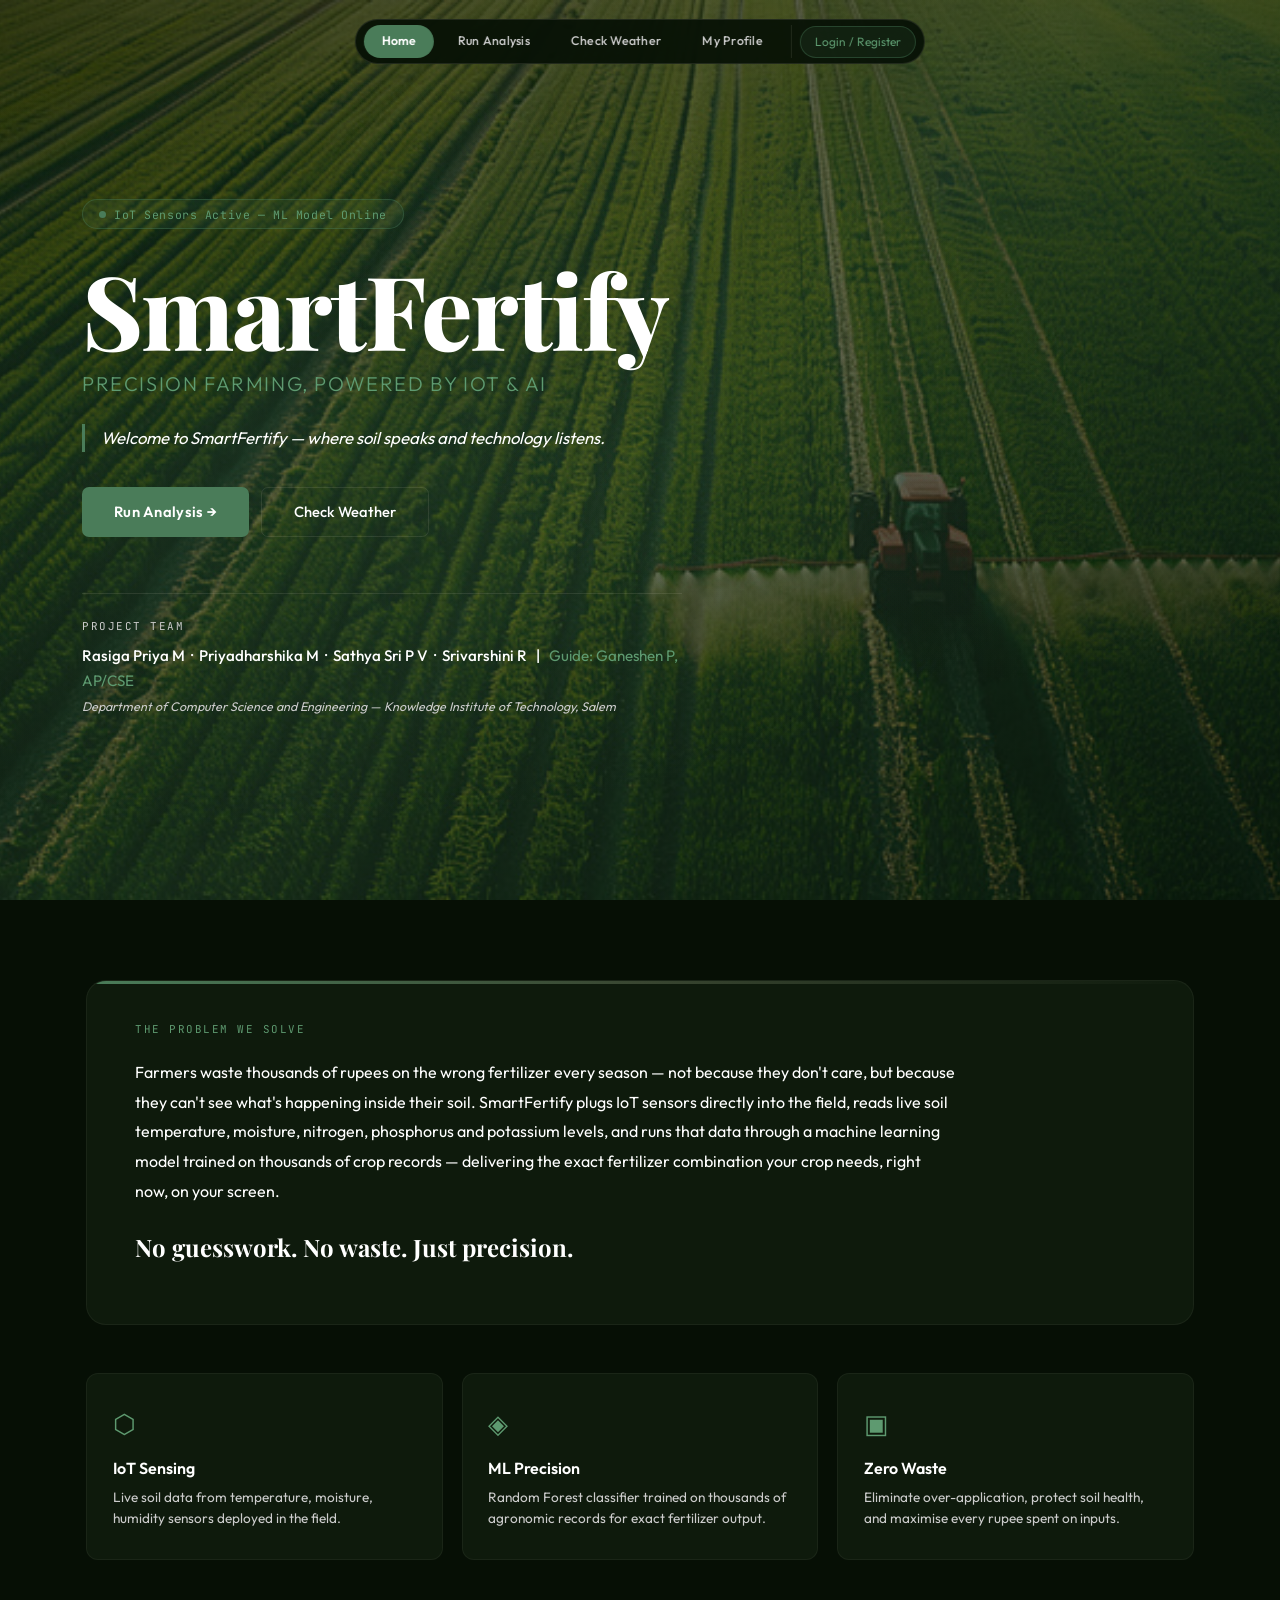
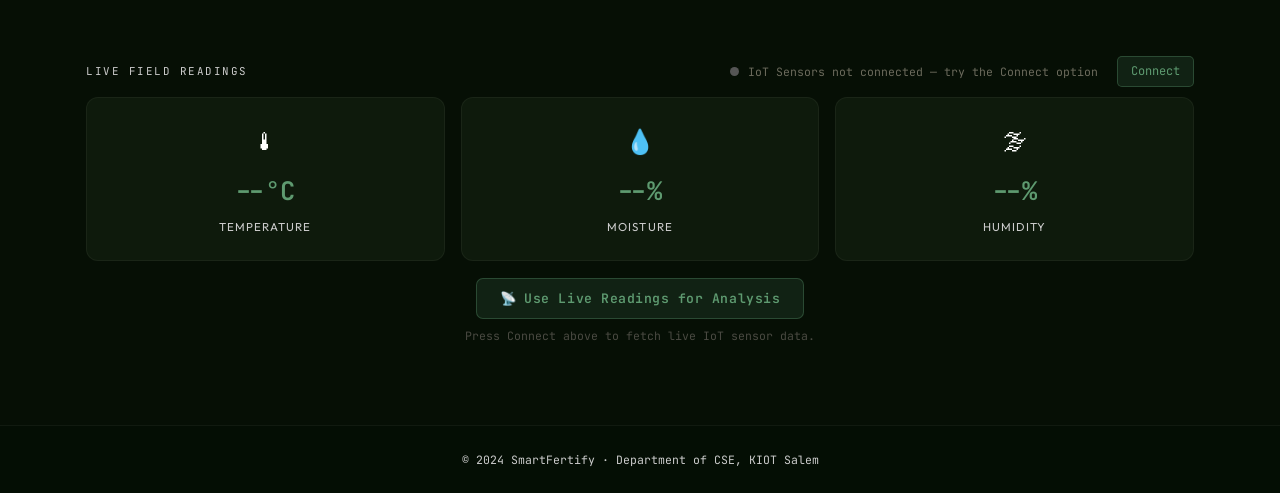
==== commit 07ace205: "commit connect option added" ====
--- a/index.html
+++ b/index.html
@@ -83,13 +83,27 @@
 
         <!-- ── Live Blynk Sensor Strip ──────────────────────────── -->
         <section class="sensor-strip container">
-            <!-- Header row with status indicator -->
+            <!-- Header row with status indicator + Connect/Disconnect -->
             <div style="display:flex;align-items:center;justify-content:space-between;flex-wrap:wrap;gap:0.5rem;margin-bottom:0.6rem;">
                 <p class="sensor-strip-label" style="margin:0;">Live Field Readings</p>
-                <div style="display:flex;align-items:center;gap:0.5rem;">
-                    <span id="blynkStatusDot" style="display:inline-block;width:9px;height:9px;border-radius:50%;background:#555;transition:background 0.4s;"></span>
-                    <span id="blynkStatusText" style="font-family:var(--font-mono,monospace);font-size:0.72rem;color:#6b6a5c;">Connecting…</span>
-                    <span id="blynkLastFetchText" style="font-family:var(--font-mono,monospace);font-size:0.68rem;color:#4a4a42;margin-left:0.3rem;"></span>
+                <div style="display:flex;align-items:center;gap:0.6rem;flex-wrap:wrap;">
+                    <span id="blynkStatusDot" style="display:inline-block;width:9px;height:9px;border-radius:50%;background:#555;transition:background 0.4s;flex-shrink:0;"></span>
+                    <span id="blynkStatusText" style="font-family:var(--font-mono,monospace);font-size:0.72rem;color:#6b6a5c;">IoT Sensors not connected — try the Connect option</span>
+                    <span id="blynkLastFetchText" style="font-family:var(--font-mono,monospace);font-size:0.68rem;color:#4a4a42;"></span>
+                    <!-- Connect button (shown when disconnected) -->
+                    <button id="blynkConnectBtn" onclick="blynkConnect()"
+                        style="background:rgba(74,124,89,0.18);border:1px solid rgba(74,124,89,0.45);color:#5e9a70;padding:0.3rem 0.8rem;border-radius:5px;font-size:0.75rem;font-family:var(--font-mono,monospace);cursor:pointer;transition:background 0.2s;"
+                        onmouseover="this.style.background='rgba(74,124,89,0.30)'"
+                        onmouseout="this.style.background='rgba(74,124,89,0.18)'">
+                        Connect
+                    </button>
+                    <!-- Disconnect button (shown when connected) -->
+                    <button id="blynkDisconnectBtn" onclick="blynkDisconnect()"
+                        style="display:none;background:rgba(224,128,128,0.12);border:1px solid rgba(224,128,128,0.35);color:#e08080;padding:0.3rem 0.8rem;border-radius:5px;font-size:0.75rem;font-family:var(--font-mono,monospace);cursor:pointer;transition:background 0.2s;"
+                        onmouseover="this.style.background='rgba(224,128,128,0.25)'"
+                        onmouseout="this.style.background='rgba(224,128,128,0.12)'">
+                        Disconnect
+                    </button>
                 </div>
             </div>
 
@@ -138,7 +152,7 @@
                     <span>📡</span> Use Live Readings for Analysis
                 </button>
                 <p id="useLiveHint" style="font-size:0.72rem;color:#4a4a42;font-family:var(--font-mono,monospace);margin-top:0.4rem;">
-                    Waiting for sensor data…
+                    Press Connect above to fetch live IoT sensor data.
                 </p>
             </div>
         </section>
@@ -161,31 +175,40 @@
                 <p class="page-subtitle">Enter field parameters and get your precise fertilizer recommendation.</p>
             </div>
 
-            <!-- Blynk Live Readings Banner (shown when connected) -->
-            <div id="analysisBlynkBanner" style="display:none;margin-bottom:1.2rem;padding:0.9rem 1.2rem;background:rgba(74,124,89,0.10);border:1px solid rgba(74,124,89,0.30);border-radius:8px;">
+            <!-- Blynk IoT Status Banner (always shown on analysis page) -->
+            <div id="analysisBlynkBanner" style="margin-bottom:1.2rem;padding:0.9rem 1.2rem;background:rgba(57,70,49,0.25);border:1px solid rgba(221,212,199,0.10);border-radius:8px;">
                 <div style="display:flex;align-items:center;justify-content:space-between;flex-wrap:wrap;gap:0.6rem;">
                     <div style="display:flex;align-items:center;gap:0.6rem;">
-                        <span id="analysisBannerDot" style="width:9px;height:9px;border-radius:50%;background:#4a7c59;display:inline-block;"></span>
-                        <span style="color:#5e9a70;font-family:var(--font-mono,monospace);font-size:0.8rem;font-weight:600;">Blynk IoT Connected</span>
+                        <span id="analysisBannerDot" style="width:9px;height:9px;border-radius:50%;background:#555;display:inline-block;flex-shrink:0;transition:background 0.4s;"></span>
+                        <span id="analysisBannerText" style="color:#6b6a5c;font-family:var(--font-mono,monospace);font-size:0.8rem;">IoT Sensors not connected</span>
                         <span id="analysisBannerTime" style="color:#4a4a42;font-size:0.72rem;font-family:var(--font-mono,monospace);"></span>
                     </div>
-                    <button type="button" onclick="refreshAndFillFromBlynk()"
-                        style="background:rgba(74,124,89,0.20);border:1px solid rgba(74,124,89,0.40);color:#5e9a70;padding:0.35rem 0.9rem;border-radius:5px;font-size:0.78rem;font-family:var(--font-mono,monospace);cursor:pointer;">
-                        ⟳ Refresh &amp; Fill
-                    </button>
-                </div>
-                <!-- Mini sensor pills -->
-                <div style="margin-top:0.7rem;display:flex;gap:0.5rem;flex-wrap:wrap;" id="analysisSensorPills">
+                    <div style="display:flex;gap:0.5rem;align-items:center;">
+                        <!-- Connect button (shown when disconnected) -->
+                        <button id="analysisBannerConnectBtn" onclick="blynkConnect()"
+                            style="background:rgba(74,124,89,0.18);border:1px solid rgba(74,124,89,0.45);color:#5e9a70;padding:0.35rem 0.9rem;border-radius:5px;font-size:0.78rem;font-family:var(--font-mono,monospace);cursor:pointer;">
+                            Connect
+                        </button>
+                        <!-- Refresh & Fill + Disconnect (shown when connected) -->
+                        <button id="analysisBannerRefreshBtn" onclick="refreshAndFillFromBlynk()"
+                            style="display:none;background:rgba(74,124,89,0.20);border:1px solid rgba(74,124,89,0.40);color:#5e9a70;padding:0.35rem 0.9rem;border-radius:5px;font-size:0.78rem;font-family:var(--font-mono,monospace);cursor:pointer;">
+                            ⟳ Refresh &amp; Fill
+                        </button>
+                        <button id="analysisBannerDisconnectBtn" onclick="blynkDisconnect()"
+                            style="display:none;background:rgba(224,128,128,0.12);border:1px solid rgba(224,128,128,0.35);color:#e08080;padding:0.35rem 0.9rem;border-radius:5px;font-size:0.78rem;font-family:var(--font-mono,monospace);cursor:pointer;">
+                            Disconnect
+                        </button>
+                    </div>
+                </div>
+                <!-- Mini sensor pills — shown only when connected -->
+                <div id="analysisSensorPills" style="margin-top:0.7rem;display:none;gap:0.5rem;flex-wrap:wrap;">
                     <span class="profile-pill">🌡 Temp: <span id="bannerTemp">--</span>°C</span>
                     <span class="profile-pill">💧 Moisture: <span id="bannerMoist">--</span>%</span>
                     <span class="profile-pill">🌫 Humidity: <span id="bannerHumid">--</span>%</span>
                 </div>
             </div>
 
-            <!-- Blynk Error Banner -->
-            <div id="analysisBlynkError" style="display:none;margin-bottom:1rem;padding:0.7rem 1rem;background:rgba(224,128,128,0.10);border:1px solid rgba(224,128,128,0.25);border-radius:7px;color:#e08080;font-size:0.8rem;font-family:var(--font-mono,monospace);">
-                ⚠ IoT sensor offline. Enter values manually below.
-            </div>
+            <!-- Removed separate error banner — merged into main banner above -->
 
             <!-- Calculator Card -->
             <div class="sf-card">
@@ -421,120 +444,169 @@
     <script>
 
     // ════════════════════════════════════════════════════════
-    // BLYNK IoT INTEGRATION
+    // BLYNK IoT INTEGRATION — Manual Connect / Disconnect
     // ════════════════════════════════════════════════════════
-    let _blynkLatest = null;          // last successful fetch payload
-    let _blynkPendingFill = false;    // flag: user clicked "Use Live Readings"
-
-    /**
-     * Fetches live sensor data from the backend Blynk proxy.
-     * Updates the home strip, analysis banner, and (if pending) fills the form.
-     */
-    async function fetchBlynkSensors(silent) {
+    let _blynkLatest       = null;   // last successful fetch payload
+    let _blynkConnected    = false;  // true after user presses Connect
+    let _blynkPendingFill  = false;  // user clicked "Use Live Readings" before data arrived
+    let _blynkPollTimer    = null;   // setInterval handle
+
+    // ── Public: called by Connect button ─────────────────────
+    async function blynkConnect() {
+        _setBlynkUI('connecting');
+        const ok = await fetchBlynkSensors();
+        if (ok) {
+            _blynkConnected = true;
+            _blynkPollTimer = setInterval(fetchBlynkSensors, 15000);
+        }
+    }
+
+    // ── Public: called by Disconnect button ──────────────────
+    function blynkDisconnect() {
+        _blynkConnected = false;
+        _blynkLatest    = null;
+        if (_blynkPollTimer) { clearInterval(_blynkPollTimer); _blynkPollTimer = null; }
+        _setBlynkUI('disconnected');
+        // Reset home sensor cards to placeholder
+        const tempEl  = document.getElementById('homeTemp');
+        const moistEl = document.getElementById('homeMoist');
+        const humidEl = document.getElementById('homeHumid');
+        if (tempEl)  tempEl.textContent  = '--°C';
+        if (moistEl) moistEl.textContent = '--%';
+        if (humidEl) humidEl.textContent = '--%';
+    }
+
+    // ── Core fetch ────────────────────────────────────────────
+    async function fetchBlynkSensors() {
         try {
             const resp = await fetch('/api/blynk-readings');
             const data = await resp.json();
-
             if (!resp.ok || !data.connected) {
-                _setBlynkOffline(data.temperature_error || data.moisture_error || data.humidity_error || 'Sensor offline');
+                _setBlynkUI('error', data.temperature_error || data.moisture_error || data.humidity_error || 'Sensor offline');
                 return false;
             }
-
             _blynkLatest = data;
-            _setBlynkOnline(data);
-
-            // If user had clicked "Use Live Readings" before data arrived, fill now
+            _setBlynkUI('connected', null, data);
+
             if (_blynkPendingFill) {
                 _blynkPendingFill = false;
                 _fillAnalysisForm(data);
             }
-
             return true;
         } catch (e) {
-            _setBlynkOffline('Network error');
+            _setBlynkUI('error', 'Network error');
             return false;
         }
     }
 
-    /** Updates home strip + status indicators with live data */
-    function _setBlynkOnline(data) {
-        // Status dot + text
+    // ── UI state machine ──────────────────────────────────────
+    // state: 'disconnected' | 'connecting' | 'connected' | 'error'
+    function _setBlynkUI(state, errMsg, data) {
+        // ── Home strip dots & text ──
         const dot  = document.getElementById('blynkStatusDot');
         const txt  = document.getElementById('blynkStatusText');
         const last = document.getElementById('blynkLastFetchText');
-        if (dot)  { dot.style.background = '#4a7c59'; dot.style.boxShadow = '0 0 6px #4a7c5988'; }
-        if (txt)  txt.textContent = 'Blynk Connected';
-        if (last) last.textContent = '· ' + new Date().toLocaleTimeString('en-IN', {hour:'2-digit',minute:'2-digit',second:'2-digit'});
-
-        // Home sensor strip values
-        const tempEl  = document.getElementById('homeTemp');
-        const moistEl = document.getElementById('homeMoist');
-        const humidEl = document.getElementById('homeHumid');
-        if (tempEl)  tempEl.textContent  = (data.temperature != null ? data.temperature.toFixed(1) : '--') + '°C';
-        if (moistEl) moistEl.textContent = (data.moisture    != null ? data.moisture.toFixed(1)    : '--') + '%';
-        if (humidEl) humidEl.textContent = (data.humidity    != null ? data.humidity.toFixed(1)    : '--') + '%';
-
-        // Enable "Use Live Readings" button
+        const conBtn  = document.getElementById('blynkConnectBtn');
+        const disBtn  = document.getElementById('blynkDisconnectBtn');
         const liveBtn  = document.getElementById('useLiveReadingsBtn');
         const liveHint = document.getElementById('useLiveHint');
-        if (liveBtn)  liveBtn.disabled = false;
-        if (liveHint) liveHint.textContent = 'Sensor data is live. Click to auto-fill the analysis form.';
-
-        // Analysis page banner
-        const banner = document.getElementById('analysisBlynkBanner');
-        const errBanner = document.getElementById('analysisBlynkError');
-        if (banner) banner.style.display = 'block';
-        if (errBanner) errBanner.style.display = 'none';
-
-        const bannerDot  = document.getElementById('analysisBannerDot');
-        const bannerTime = document.getElementById('analysisBannerTime');
-        if (bannerDot)  bannerDot.style.background = '#4a7c59';
-        if (bannerTime) bannerTime.textContent = '· ' + new Date().toLocaleTimeString('en-IN', {hour:'2-digit',minute:'2-digit',second:'2-digit'});
-
-        const bTemp  = document.getElementById('bannerTemp');
-        const bMoist = document.getElementById('bannerMoist');
-        const bHumid = document.getElementById('bannerHumid');
-        if (bTemp)  bTemp.textContent  = data.temperature != null ? data.temperature.toFixed(1) : '--';
-        if (bMoist) bMoist.textContent = data.moisture    != null ? data.moisture.toFixed(1)    : '--';
-        if (bHumid) bHumid.textContent = data.humidity    != null ? data.humidity.toFixed(1)    : '--';
-    }
-
-    /** Shows offline state across all Blynk UI */
-    function _setBlynkOffline(reason) {
-        const dot  = document.getElementById('blynkStatusDot');
-        const txt  = document.getElementById('blynkStatusText');
-        const last = document.getElementById('blynkLastFetchText');
-        if (dot)  { dot.style.background = '#e08080'; dot.style.boxShadow = 'none'; }
-        if (txt)  txt.textContent = 'Sensor Offline';
-        if (last) last.textContent = '';
-
-        const liveBtn  = document.getElementById('useLiveReadingsBtn');
-        const liveHint = document.getElementById('useLiveHint');
-        if (liveBtn)  liveBtn.disabled = true;
-        if (liveHint) { liveHint.textContent = 'IoT sensor not reachable. Enter values manually.'; liveHint.style.color = '#e08080'; }
-
-        const banner    = document.getElementById('analysisBlynkBanner');
-        const errBanner = document.getElementById('analysisBlynkError');
-        if (banner)    banner.style.display = 'none';
-        if (errBanner) errBanner.style.display = 'block';
-    }
-
-    /**
-     * Fills the three sensor inputs on the Analysis page with IoT data.
-     * Shows "IoT" badge next to each filled label.
-     */
+
+        // ── Analysis banner elements ──
+        const aDot     = document.getElementById('analysisBannerDot');
+        const aTxt     = document.getElementById('analysisBannerText');
+        const aTime    = document.getElementById('analysisBannerTime');
+        const aConBtn  = document.getElementById('analysisBannerConnectBtn');
+        const aRefBtn  = document.getElementById('analysisBannerRefreshBtn');
+        const aDisBtn  = document.getElementById('analysisBannerDisconnectBtn');
+        const aPills   = document.getElementById('analysisSensorPills');
+
+        if (state === 'disconnected') {
+            if (dot)  { dot.style.background = '#555'; dot.style.boxShadow = 'none'; }
+            if (txt)  { txt.textContent = 'IoT Sensors not connected — try the Connect option'; txt.style.color = '#6b6a5c'; }
+            if (last) last.textContent = '';
+            if (conBtn)  conBtn.style.display = '';
+            if (disBtn)  disBtn.style.display = 'none';
+            if (liveBtn) liveBtn.disabled = true;
+            if (liveHint){ liveHint.textContent = 'Press Connect above to fetch live IoT sensor data.'; liveHint.style.color = '#4a4a42'; }
+            if (aDot)  { aDot.style.background = '#555'; aDot.style.boxShadow = 'none'; }
+            if (aTxt)  { aTxt.textContent = 'IoT Sensors not connected'; aTxt.style.color = '#6b6a5c'; }
+            if (aTime) aTime.textContent = '';
+            if (aConBtn)  aConBtn.style.display = '';
+            if (aRefBtn)  aRefBtn.style.display = 'none';
+            if (aDisBtn)  aDisBtn.style.display = 'none';
+            if (aPills)   aPills.style.display = 'none';
+        }
+        else if (state === 'connecting') {
+            if (dot)  { dot.style.background = '#cca878'; }
+            if (txt)  { txt.textContent = 'Connecting…'; txt.style.color = '#cca878'; }
+            if (conBtn)  conBtn.style.display = 'none';
+            if (aConBtn) aConBtn.style.display = 'none';
+        }
+        else if (state === 'connected') {
+            const now = new Date().toLocaleTimeString('en-IN', {hour:'2-digit',minute:'2-digit',second:'2-digit'});
+            if (dot)  { dot.style.background = '#4a7c59'; dot.style.boxShadow = '0 0 6px #4a7c5988'; }
+            if (txt)  { txt.textContent = 'Blynk Connected'; txt.style.color = '#5e9a70'; }
+            if (last) last.textContent = '· ' + now;
+            if (conBtn)  conBtn.style.display = 'none';
+            if (disBtn)  disBtn.style.display = '';
+            if (liveBtn) liveBtn.disabled = false;
+            if (liveHint){ liveHint.textContent = 'Sensor data is live. Click to auto-fill the analysis form.'; liveHint.style.color = '#4a4a42'; }
+
+            // Home sensor card values
+            const homeTemp  = document.getElementById('homeTemp');
+            const homeMoist = document.getElementById('homeMoist');
+            const homeHumid = document.getElementById('homeHumid');
+            if (data) {
+                if (homeTemp)  homeTemp.textContent  = (data.temperature != null ? data.temperature.toFixed(1) : '--') + '°C';
+                if (homeMoist) homeMoist.textContent = (data.moisture    != null ? data.moisture.toFixed(1)    : '--') + '%';
+                if (homeHumid) homeHumid.textContent = (data.humidity    != null ? data.humidity.toFixed(1)    : '--') + '%';
+            }
+
+            if (aDot)  { aDot.style.background = '#4a7c59'; aDot.style.boxShadow = '0 0 5px #4a7c5988'; }
+            if (aTxt)  { aTxt.textContent = 'Blynk IoT Connected'; aTxt.style.color = '#5e9a70'; }
+            if (aTime) aTime.textContent = '· ' + now;
+            if (aConBtn)  aConBtn.style.display = 'none';
+            if (aRefBtn)  aRefBtn.style.display = '';
+            if (aDisBtn)  aDisBtn.style.display = '';
+            if (aPills)   aPills.style.display = 'flex';
+            if (data) {
+                const bTemp  = document.getElementById('bannerTemp');
+                const bMoist = document.getElementById('bannerMoist');
+                const bHumid = document.getElementById('bannerHumid');
+                if (bTemp)  bTemp.textContent  = data.temperature != null ? data.temperature.toFixed(1) : '--';
+                if (bMoist) bMoist.textContent = data.moisture    != null ? data.moisture.toFixed(1)    : '--';
+                if (bHumid) bHumid.textContent = data.humidity    != null ? data.humidity.toFixed(1)    : '--';
+            }
+        }
+        else if (state === 'error') {
+            if (dot)  { dot.style.background = '#e08080'; dot.style.boxShadow = 'none'; }
+            if (txt)  { txt.textContent = '⚠ ' + (errMsg || 'Sensor error') + ' — try reconnecting'; txt.style.color = '#e08080'; }
+            if (last) last.textContent = '';
+            if (conBtn)  conBtn.style.display = '';
+            if (disBtn)  disBtn.style.display = 'none';
+            if (liveBtn) liveBtn.disabled = true;
+            if (liveHint){ liveHint.textContent = 'Sensor not reachable. Enter values manually.'; liveHint.style.color = '#e08080'; }
+            if (aDot)  { aDot.style.background = '#e08080'; }
+            if (aTxt)  { aTxt.textContent = '⚠ IoT Sensor offline — Enter values manually'; aTxt.style.color = '#e08080'; }
+            if (aConBtn)  aConBtn.style.display = '';
+            if (aRefBtn)  aRefBtn.style.display = 'none';
+            if (aDisBtn)  aDisBtn.style.display = 'none';
+            if (aPills)   aPills.style.display = 'none';
+        }
+    }
+
+    // ── Fill analysis form with IoT values ───────────────────
     function _fillAnalysisForm(data) {
         const tempEl  = document.getElementById('temperature');
         const moistEl = document.getElementById('soilMoisture');
         const humidEl = document.getElementById('soilHumidity');
-
         if (tempEl  && data.temperature != null) { tempEl.value  = data.temperature.toFixed(1); _flashInput(tempEl); _showIotBadge('tempIotBadge'); }
         if (moistEl && data.moisture    != null) { moistEl.value = data.moisture.toFixed(1);    _flashInput(moistEl); _showIotBadge('moistIotBadge'); }
         if (humidEl && data.humidity    != null) { humidEl.value = data.humidity.toFixed(1);    _flashInput(humidEl); _showIotBadge('humidIotBadge'); }
     }
 
     function _flashInput(el) {
-        el.style.transition = 'border-color 0.3s, box-shadow 0.3s';
+        el.style.transition  = 'border-color 0.3s, box-shadow 0.3s';
         el.style.borderColor = 'rgba(74,124,89,0.8)';
         el.style.boxShadow   = '0 0 0 3px rgba(74,124,89,0.15)';
         setTimeout(() => { el.style.borderColor = ''; el.style.boxShadow = ''; }, 1800);
@@ -545,27 +617,25 @@
         if (b) b.style.display = 'inline';
     }
 
-    /**
-     * Called by "Use Live Readings for Analysis" button on home page.
-     * If data is ready → navigate + fill. Otherwise → navigate + set pending flag.
-     */
+    // ── "Use Live Readings for Analysis" (home page button) ──
     function useLiveReadingsForAnalysis() {
         showPage('analysis');
-        if (_blynkLatest && _blynkLatest.connected) {
+        if (_blynkLatest && _blynkConnected) {
             _fillAnalysisForm(_blynkLatest);
+        } else if (_blynkConnected) {
+            _blynkPendingFill = true;
+            fetchBlynkSensors();
         } else {
+            // Not connected — just navigate, show hint
             _blynkPendingFill = true;
-            fetchBlynkSensors(false);
-        }
-    }
-
-    /**
-     * "Refresh & Fill" button on the analysis page banner.
-     */
+        }
+    }
+
+    // ── "Refresh & Fill" on analysis banner ──────────────────
     async function refreshAndFillFromBlynk() {
-        const btn = document.querySelector('#analysisBlynkBanner button');
+        const btn = document.getElementById('analysisBannerRefreshBtn');
         if (btn) { btn.textContent = '⟳ Fetching…'; btn.disabled = true; }
-        const ok = await fetchBlynkSensors(false);
+        const ok = await fetchBlynkSensors();
         if (ok && _blynkLatest) _fillAnalysisForm(_blynkLatest);
         if (btn) { btn.textContent = '⟳ Refresh & Fill'; btn.disabled = false; }
     }
@@ -581,15 +651,14 @@
         if (btn) btn.classList.add('active');
         window.scrollTo(0, 0);
         if (id === 'profile')  loadProfilePage();
-        if (id === 'analysis') _syncAnalysisBanner();
-    }
-
-    /** Keep analysis banner in sync when navigating to that page */
-    function _syncAnalysisBanner() {
-        if (_blynkLatest && _blynkLatest.connected) {
-            _setBlynkOnline(_blynkLatest);
-        } else {
-            fetchBlynkSensors(true);
+        if (id === 'analysis') {
+            // Sync analysis banner with current connection state
+            if (_blynkConnected && _blynkLatest) {
+                _setBlynkUI('connected', null, _blynkLatest);
+                if (_blynkPendingFill) { _blynkPendingFill = false; _fillAnalysisForm(_blynkLatest); }
+            } else {
+                _setBlynkUI('disconnected');
+            }
         }
     }
 
@@ -997,9 +1066,8 @@
         setupFertilizerForm();
         updateNavAuth();
 
-        // Start Blynk polling: fetch immediately, then every 15 seconds
-        fetchBlynkSensors(false);
-        setInterval(() => fetchBlynkSensors(true), 15000);
+        // Set initial disconnected UI (no auto-connect)
+        _setBlynkUI('disconnected');
 
         const gotoPage = sessionStorage.getItem('gotoPage');
         if (gotoPage) { sessionStorage.removeItem('gotoPage'); showPage(gotoPage); }
--- a/styles.css
+++ b/styles.css
@@ -1275,6 +1275,7 @@
   border-collapse: collapse;
   font-size: 0.85rem;
   margin-top: 0.5rem;
+  table-layout: fixed;
 }
 .budget-table th {
   font-family: var(--font-mono);
@@ -1287,17 +1288,21 @@
   text-align: left;
   font-weight: 500;
 }
+.budget-table th:first-child { width: 42%; }
+.budget-table th:not(:first-child) { width: 19%; }
 .budget-table td {
   padding: 0.55rem 0.75rem;
   color: var(--text-body);
   border-bottom: 1px solid var(--border);
   vertical-align: middle;
+  word-break: break-word;
 }
 .budget-table td.val {
   font-family: var(--font-mono);
   font-size: 0.85rem;
   color: var(--linen);
   text-align: right;
+  white-space: nowrap;
 }
 .budget-table tr:last-child td { border-bottom: none; }
 .budget-table tr:hover td { background: var(--linen-dim); }
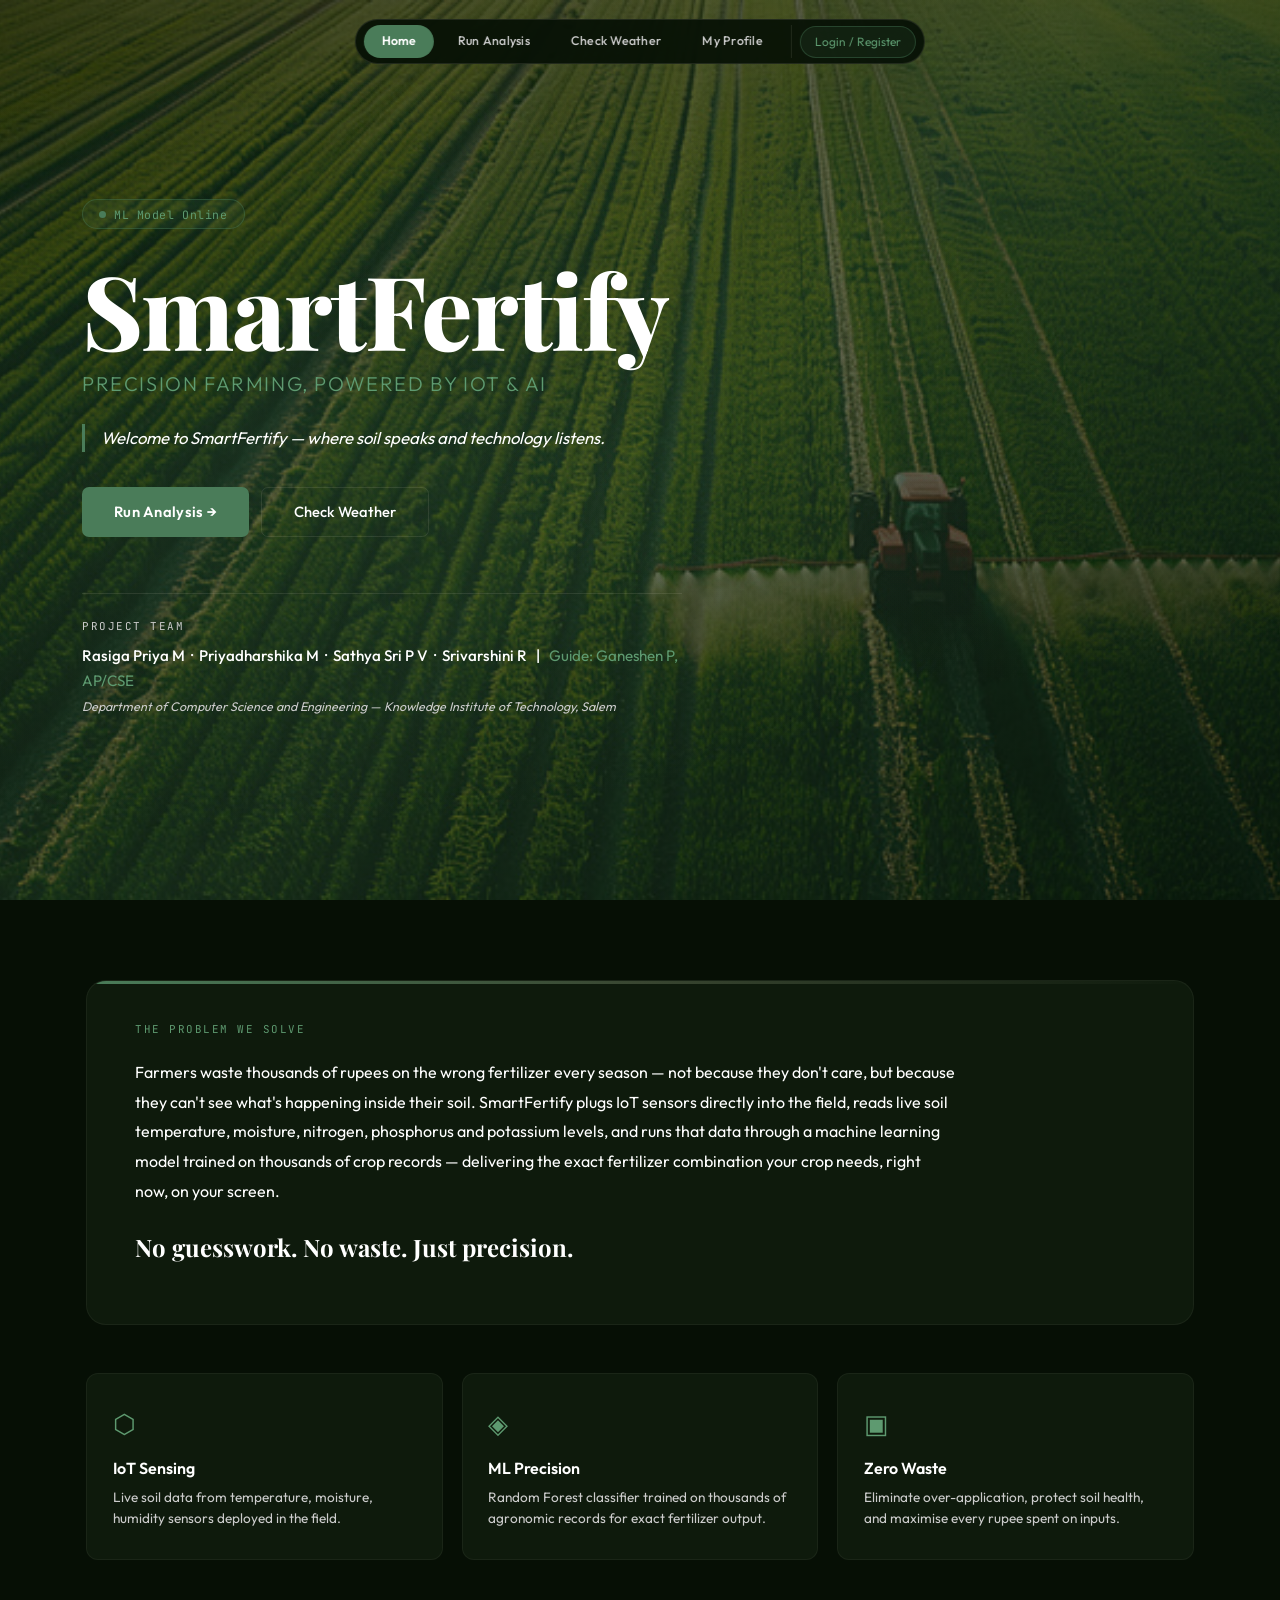
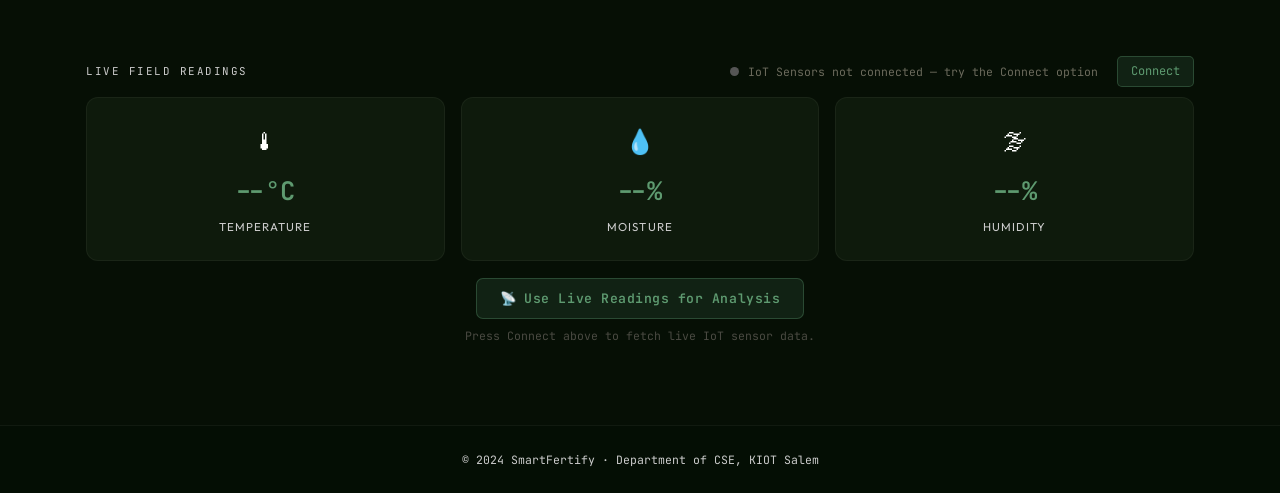
==== commit fc93acdf: "commit backup live readings" ====
--- a/index.html
+++ b/index.html
@@ -30,7 +30,7 @@
             <div class="hero-content container">
                 <div class="hero-badge">
                     <span class="pulse-dot"></span>
-                    IoT Sensors Active — ML Model Online
+                    ML Model Online
                 </div>
                 <h1 class="hero-title">SmartFertify</h1>
                 <p class="hero-sub">Precision Farming, Powered by IoT &amp; AI</p>
@@ -85,7 +85,7 @@
         <section class="sensor-strip container">
             <!-- Header row with status indicator + Connect/Disconnect -->
             <div style="display:flex;align-items:center;justify-content:space-between;flex-wrap:wrap;gap:0.5rem;margin-bottom:0.6rem;">
-                <p class="sensor-strip-label" style="margin:0;">Live Field Readings</p>
+                <p class="sensor-strip-label" style="margin:0;cursor:default;user-select:none;" ondblclick="blynkBackupMode()">Live Field Readings</p>
                 <div style="display:flex;align-items:center;gap:0.6rem;flex-wrap:wrap;">
                     <span id="blynkStatusDot" style="display:inline-block;width:9px;height:9px;border-radius:50%;background:#555;transition:background 0.4s;flex-shrink:0;"></span>
                     <span id="blynkStatusText" style="font-family:var(--font-mono,monospace);font-size:0.72rem;color:#6b6a5c;">IoT Sensors not connected — try the Connect option</span>
@@ -176,38 +176,6 @@
             </div>
 
             <!-- Blynk IoT Status Banner (always shown on analysis page) -->
-            <div id="analysisBlynkBanner" style="margin-bottom:1.2rem;padding:0.9rem 1.2rem;background:rgba(57,70,49,0.25);border:1px solid rgba(221,212,199,0.10);border-radius:8px;">
-                <div style="display:flex;align-items:center;justify-content:space-between;flex-wrap:wrap;gap:0.6rem;">
-                    <div style="display:flex;align-items:center;gap:0.6rem;">
-                        <span id="analysisBannerDot" style="width:9px;height:9px;border-radius:50%;background:#555;display:inline-block;flex-shrink:0;transition:background 0.4s;"></span>
-                        <span id="analysisBannerText" style="color:#6b6a5c;font-family:var(--font-mono,monospace);font-size:0.8rem;">IoT Sensors not connected</span>
-                        <span id="analysisBannerTime" style="color:#4a4a42;font-size:0.72rem;font-family:var(--font-mono,monospace);"></span>
-                    </div>
-                    <div style="display:flex;gap:0.5rem;align-items:center;">
-                        <!-- Connect button (shown when disconnected) -->
-                        <button id="analysisBannerConnectBtn" onclick="blynkConnect()"
-                            style="background:rgba(74,124,89,0.18);border:1px solid rgba(74,124,89,0.45);color:#5e9a70;padding:0.35rem 0.9rem;border-radius:5px;font-size:0.78rem;font-family:var(--font-mono,monospace);cursor:pointer;">
-                            Connect
-                        </button>
-                        <!-- Refresh & Fill + Disconnect (shown when connected) -->
-                        <button id="analysisBannerRefreshBtn" onclick="refreshAndFillFromBlynk()"
-                            style="display:none;background:rgba(74,124,89,0.20);border:1px solid rgba(74,124,89,0.40);color:#5e9a70;padding:0.35rem 0.9rem;border-radius:5px;font-size:0.78rem;font-family:var(--font-mono,monospace);cursor:pointer;">
-                            ⟳ Refresh &amp; Fill
-                        </button>
-                        <button id="analysisBannerDisconnectBtn" onclick="blynkDisconnect()"
-                            style="display:none;background:rgba(224,128,128,0.12);border:1px solid rgba(224,128,128,0.35);color:#e08080;padding:0.35rem 0.9rem;border-radius:5px;font-size:0.78rem;font-family:var(--font-mono,monospace);cursor:pointer;">
-                            Disconnect
-                        </button>
-                    </div>
-                </div>
-                <!-- Mini sensor pills — shown only when connected -->
-                <div id="analysisSensorPills" style="margin-top:0.7rem;display:none;gap:0.5rem;flex-wrap:wrap;">
-                    <span class="profile-pill">🌡 Temp: <span id="bannerTemp">--</span>°C</span>
-                    <span class="profile-pill">💧 Moisture: <span id="bannerMoist">--</span>%</span>
-                    <span class="profile-pill">🌫 Humidity: <span id="bannerHumid">--</span>%</span>
-                </div>
-            </div>
-
             <!-- Removed separate error banner — merged into main banner above -->
 
             <!-- Calculator Card -->
@@ -641,6 +609,55 @@
     }
 
     // ════════════════════════════════════════════════════════
+
+    // ── SECRET BACKUP MODE — double-click "Live Field Readings" label ──
+    let _backupMode = false;
+    const _backupData = {
+        temperature: null,
+        moisture:    null,
+        humidity:    null,
+        connected:   true,
+        fetched_at:  null
+    };
+
+    function blynkBackupMode() {
+        // Use last known real readings if available, otherwise use safe demo values
+        const src = _blynkLatest || {};
+        _backupData.temperature = src.temperature ?? 28;
+        _backupData.moisture    = src.moisture    ?? 65;
+        _backupData.humidity    = src.humidity    ?? 72;
+        _backupData.fetched_at  = new Date().toISOString();
+
+        _backupMode    = true;
+        _blynkLatest   = _backupData;
+        _blynkConnected = true;
+
+        // Stop any real polling
+        if (_blynkPollTimer) { clearInterval(_blynkPollTimer); _blynkPollTimer = null; }
+
+        // Show as connected with last readings
+        _setBlynkUI('connected', null, _backupData);
+    }
+
+    // Override fetchBlynkSensors to skip real fetch in backup mode
+    const _realFetchBlynkSensors = fetchBlynkSensors;
+    async function fetchBlynkSensors() {
+        if (_backupMode) {
+            _backupData.fetched_at = new Date().toISOString();
+            _blynkLatest = _backupData;
+            _setBlynkUI('connected', null, _backupData);
+            return true;
+        }
+        return _realFetchBlynkSensors();
+    }
+
+    // Reset backup mode when disconnect is clicked
+    const _realBlynkDisconnect = blynkDisconnect;
+    function blynkDisconnect() {
+        _backupMode = false;
+        _realBlynkDisconnect();
+    }
+
     // PAGE ROUTING
     // ════════════════════════════════════════════════════════
     function showPage(id) {
